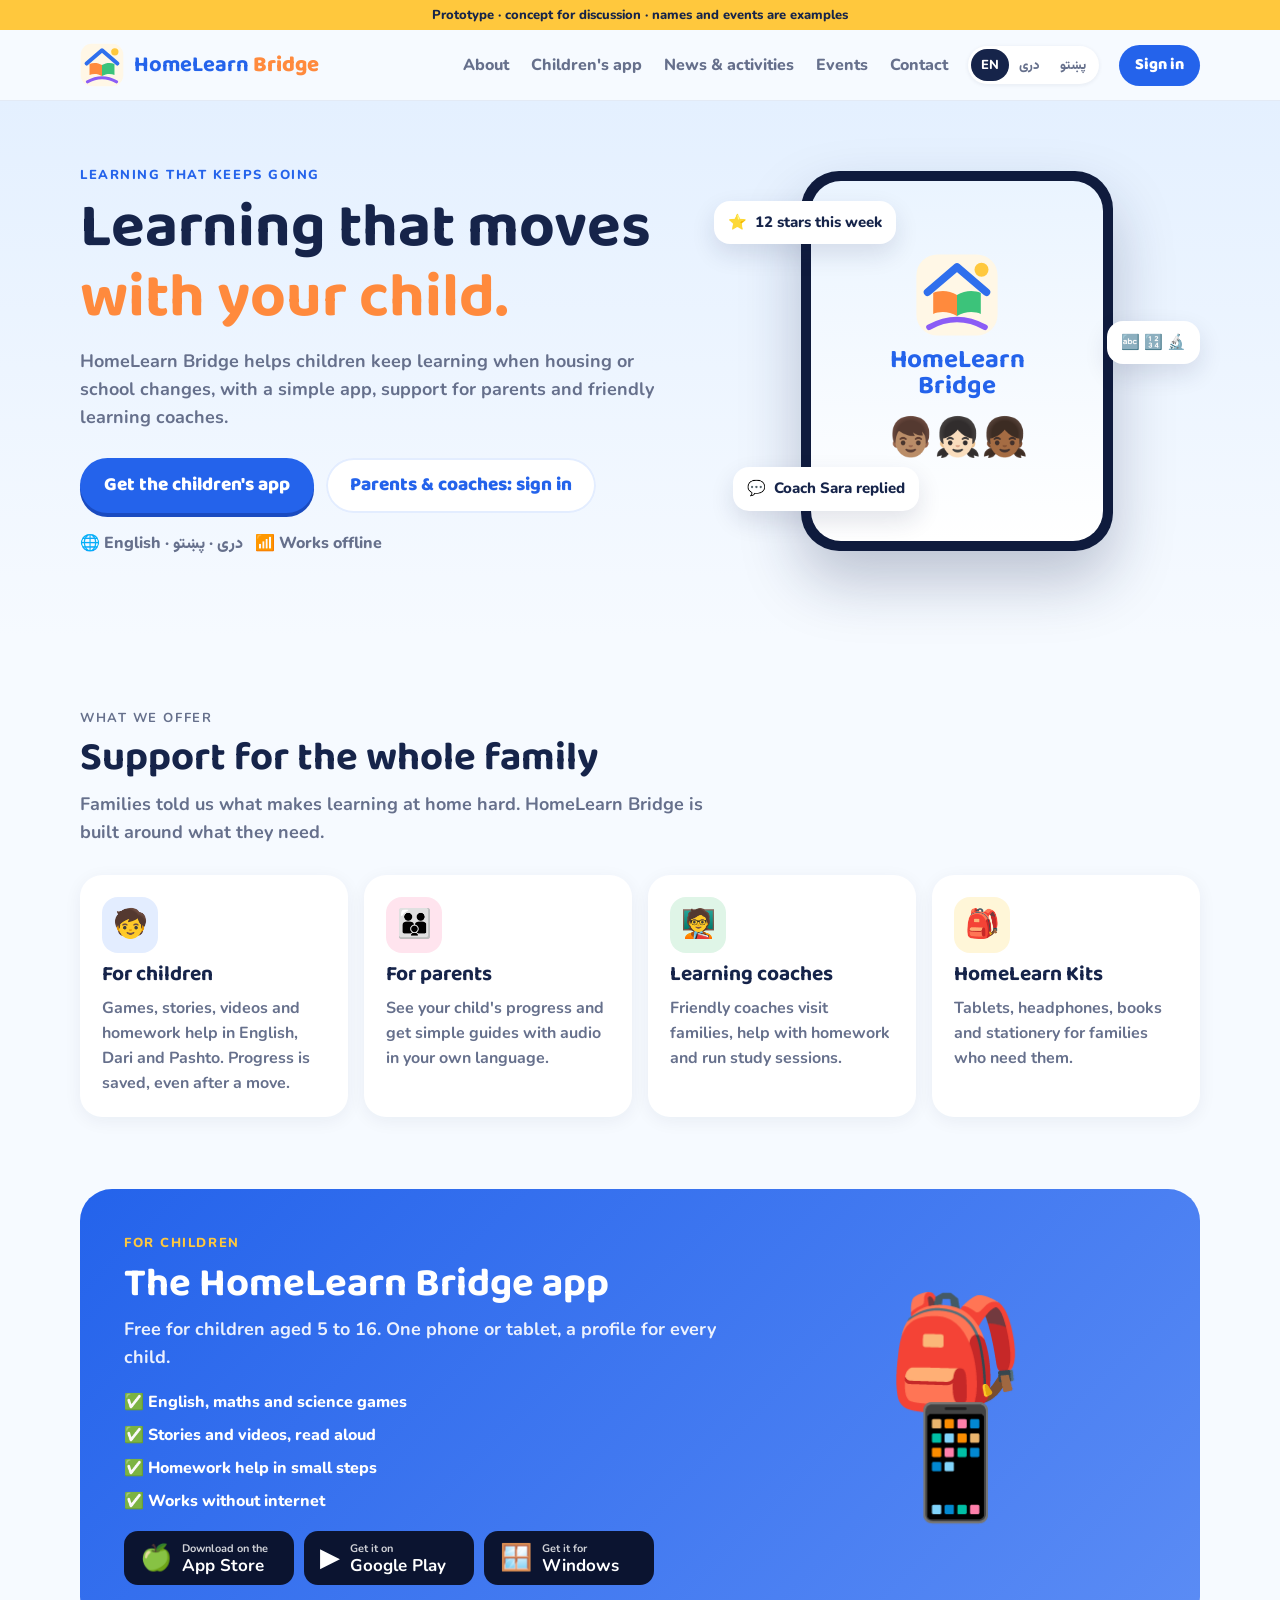
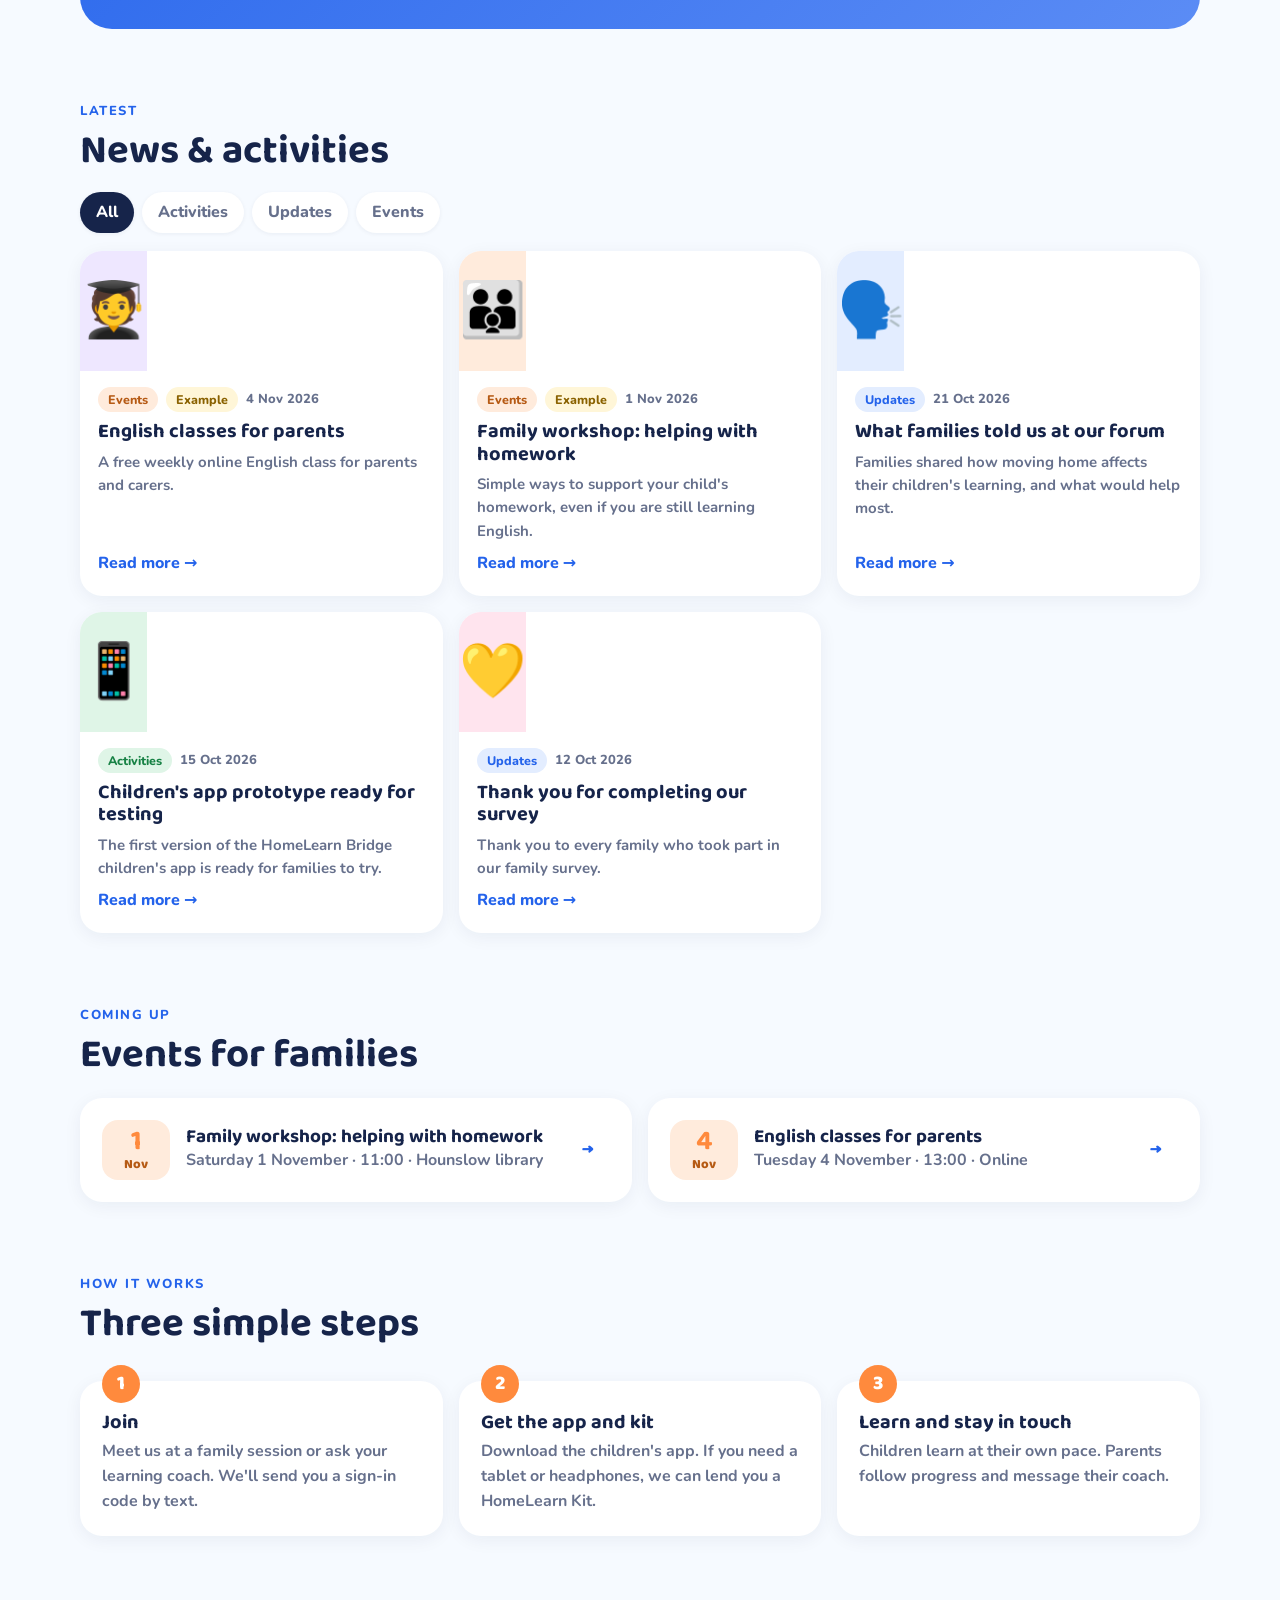
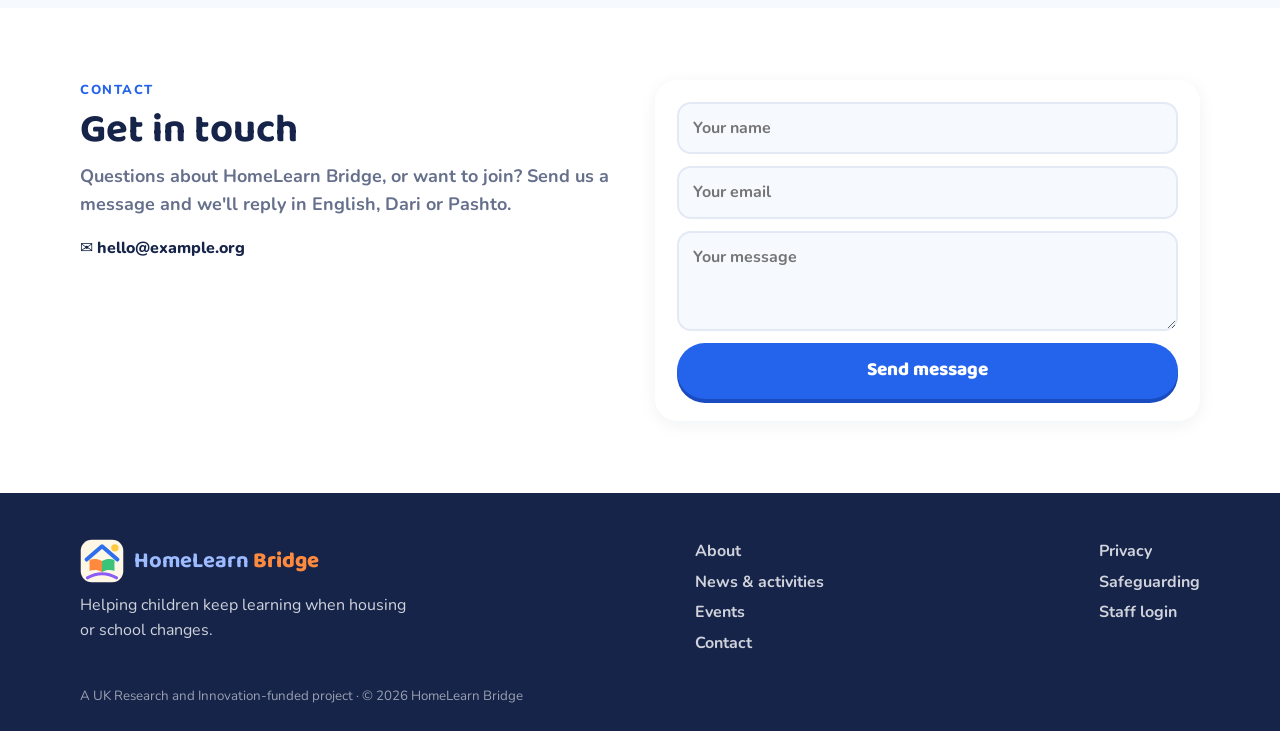
==== prototype/index.html @ abb0373b "Add website and admin dashboard prototypes - prototype/: the HomeLearn Bridge website (English, Dari" ====
<!doctype html>
<html lang="en">
<head>
<meta charset="utf-8">
<meta name="viewport" content="width=device-width, initial-scale=1, viewport-fit=cover">
<meta name="theme-color" content="#E4F0FF">
<title>HomeLearn Bridge — Website Prototype</title>
<meta name="description" content="Prototype of the HomeLearn Bridge website: news and activities, the children's app, and sign-in for parents and learning coaches.">
<link rel="preconnect" href="https://fonts.googleapis.com">
<link rel="preconnect" href="https://fonts.gstatic.com" crossorigin>
<link href="https://fonts.googleapis.com/css2?family=Baloo+2:wght@600;700;800&family=Nunito:wght@600;700;800&family=Vazirmatn:wght@500;600;700;800&display=swap" rel="stylesheet">
<style>
:root{
  --blue:#2463EB;--blue-d:#1A4BC0;--blue-l:#E3EDFF;--green:#22A95B;--green-l:#DFF5E7;--orange:#FF8A3D;--orange-l:#FFEBDC;
  --yellow:#FFC83D;--yellow-l:#FFF6D8;--purple:#7C4DEB;--purple-l:#EEE7FF;--pink:#F0508A;--pink-l:#FFE4EE;--teal:#14A3B8;--teal-l:#DDF5F8;
  --ink:#16244A;--muted:#66708C;--line:#E3EAF5;--bg1:#E4F0FF;--bg2:#F6FAFF;
  --font:"Nunito","Vazirmatn",system-ui,-apple-system,"Segoe UI",sans-serif;--display:"Baloo 2","Vazirmatn",system-ui,sans-serif;
}
[dir=rtl]{--font:"Vazirmatn","Nunito",system-ui,sans-serif;--display:"Vazirmatn","Baloo 2",system-ui,sans-serif}
*{box-sizing:border-box;margin:0;padding:0}
[hidden]{display:none!important}
html{scroll-behavior:smooth}
body{font-family:var(--font);color:var(--ink);background:var(--bg2);line-height:1.55}
button,input{font:inherit;color:inherit;border:none;background:none}
button{cursor:pointer}
a{color:inherit}
h1,h2,h3{font-family:var(--display);line-height:1.12}
.wrap{width:min(1120px,100% - 32px);margin-inline:auto}
section{padding:72px 0}
.kicker{font-weight:800;font-size:13px;letter-spacing:.12em;text-transform:uppercase;color:var(--blue);margin-bottom:8px}
.title{font-size:clamp(28px,4vw,40px);margin-bottom:10px}
.lead{color:var(--muted);font-weight:700;font-size:18px;max-width:60ch}
.btn{display:inline-flex;align-items:center;justify-content:center;gap:8px;padding:13px 24px;border-radius:99px;font-family:var(--display);font-size:19px;font-weight:800;color:#fff;background:var(--blue);box-shadow:0 4px 0 var(--blue-d);text-decoration:none}
.btn:active{transform:translateY(2px);box-shadow:0 2px 0 var(--blue-d)}
.btn.ghost{background:#fff;color:var(--blue);box-shadow:inset 0 0 0 2px var(--blue-l)}
.btn.sm{padding:8px 16px;font-size:16px;box-shadow:none}
.card{background:#fff;border-radius:22px;box-shadow:0 4px 18px rgba(22,36,74,.06);padding:22px}
.ic{width:56px;height:56px;border-radius:16px;display:grid;place-items:center;font-size:28px;flex-shrink:0}
.pill{display:inline-block;padding:3px 10px;border-radius:99px;font-size:12.5px;font-weight:800}
.muted{color:var(--muted)}

/* header */
header{position:sticky;top:0;z-index:20;background:rgba(246,250,255,.92);backdrop-filter:blur(10px);border-bottom:1px solid var(--line)}
.nav{display:flex;align-items:center;gap:20px;height:70px}
.brand{display:flex;align-items:center;gap:10px;text-decoration:none;font-family:var(--display);font-weight:800;font-size:22px;line-height:1}
.brand svg{width:44px;height:44px}
.brand b{color:var(--blue)}.brand i{font-style:normal;color:var(--orange)}
.links{display:flex;gap:22px;margin-inline-start:auto}
.links a{text-decoration:none;font-weight:800;color:var(--muted)}
.links a:hover{color:var(--blue)}
.langs{display:flex;background:#fff;border-radius:99px;padding:3px;box-shadow:0 1px 4px rgba(22,36,74,.08)}
.langs button{padding:6px 10px;border-radius:99px;font-weight:800;font-size:13px;color:var(--muted)}
.langs button.on{background:var(--ink);color:#fff}
.menu{display:none;font-size:24px;width:42px;height:42px}
.proto{background:var(--yellow);color:var(--ink);text-align:center;font-weight:800;font-size:13px;padding:5px 12px}

/* hero */
.hero{background:linear-gradient(180deg,var(--bg1),var(--bg2));padding:64px 0 80px}
.hero .wrap{display:grid;grid-template-columns:1.1fr .9fr;gap:40px;align-items:center}
.hero h1{font-size:clamp(36px,6vw,62px);margin-bottom:16px}
.hero h1 span+span{color:var(--orange);display:block}
.cta{display:flex;gap:12px;flex-wrap:wrap;margin-top:26px}
.langnote{margin-top:18px;font-weight:800;color:var(--muted)}
.show{position:relative;height:380px}
.show .phone{position:absolute;inset:0 18% 0 18%;background:#0F1B3D;border-radius:38px;padding:10px;box-shadow:0 30px 60px rgba(22,36,74,.25)}
.show .scr{height:100%;border-radius:30px;background:linear-gradient(180deg,#EAF4FF,#fff);display:flex;flex-direction:column;align-items:center;justify-content:center;gap:10px;text-align:center;padding:16px}
.show .scr svg{width:84px;height:84px}
.show .scr b{font-family:var(--display);font-size:26px;color:var(--blue);line-height:1}
.show .kids{font-size:38px}
.float{position:absolute;background:#fff;border-radius:16px;padding:10px 14px;font-weight:800;box-shadow:0 10px 24px rgba(22,36,74,.12);display:flex;align-items:center;gap:8px;font-size:15px}
.f1{top:30px;left:0}.f2{top:150px;right:0}.f3{bottom:40px;left:4%}
[dir=rtl] .f1{left:auto;right:0}[dir=rtl] .f2{right:auto;left:0}[dir=rtl] .f3{left:auto;right:4%}

/* offer */
.grid{display:grid;gap:16px}
.g4{grid-template-columns:repeat(4,1fr)}.g3{grid-template-columns:repeat(3,1fr)}.g2{grid-template-columns:repeat(2,1fr)}
.offer .card{display:flex;flex-direction:column;gap:10px}
.offer h3{font-size:21px}
.offer p{color:var(--muted);font-weight:700}

/* app */
.app{background:linear-gradient(135deg,var(--blue),#5B8CF5);color:#fff;border-radius:32px;padding:44px;display:grid;grid-template-columns:1.2fr .8fr;gap:30px;align-items:center}
.app .kicker{color:var(--yellow)}
.app .lead{color:rgba(255,255,255,.9)}
.app ul{list-style:none;margin:18px 0;display:grid;gap:8px;font-weight:800}
.stores{display:flex;gap:10px;flex-wrap:wrap;margin-top:8px}
.store{display:flex;align-items:center;gap:10px;background:#0B1430;color:#fff;border-radius:14px;padding:9px 16px;text-align:start;min-width:170px}
.store .g{font-size:26px;line-height:1}
.store small{display:block;font-size:11px;opacity:.8;font-weight:700}
.store b{display:block;font-size:17px;line-height:1.1}
.app .art{font-size:110px;text-align:center;line-height:1}

/* posts */
.chips{display:flex;gap:8px;flex-wrap:wrap;margin:18px 0}
.chips button{padding:8px 16px;border-radius:99px;background:#fff;font-weight:800;color:var(--muted);box-shadow:0 1px 4px rgba(22,36,74,.06)}
.chips button.on{background:var(--ink);color:#fff}
.post{display:flex;flex-direction:column;text-align:start;padding:0;overflow:hidden;transition:transform .15s}
.post:hover{transform:translateY(-3px)}
.post .cover{height:120px;display:grid;place-items:center;font-size:54px}
.post .in{padding:16px 18px 20px;display:flex;flex-direction:column;gap:8px;flex:1}
.post h3{font-size:20px}
.post p{color:var(--muted);font-weight:700;font-size:15px;flex:1}
.post .meta{display:flex;gap:8px;align-items:center;flex-wrap:wrap;font-size:13px;font-weight:800;color:var(--muted)}
.c-blue{background:var(--blue-l)}.c-green{background:var(--green-l)}.c-orange{background:var(--orange-l)}.c-purple{background:var(--purple-l)}.c-pink{background:var(--pink-l)}.c-teal{background:var(--teal-l)}.c-yellow{background:var(--yellow-l)}
.t-activity{background:var(--green-l);color:#178245}.t-update{background:var(--blue-l);color:var(--blue)}.t-event{background:var(--orange-l);color:#B65A14}
.ex{background:var(--yellow-l);color:#8A6200}
.event{display:flex;gap:16px;align-items:center}
.event .date{width:68px;text-align:center;background:var(--orange-l);border-radius:16px;padding:8px 0;font-family:var(--display);font-weight:800;line-height:1;flex-shrink:0}
.event .date b{display:block;font-size:28px;color:var(--orange)}
.event .date small{font-size:13px;color:#B65A14}
.event .tx{flex:1}
.event h3{font-size:19px}

/* steps */
.steps{counter-reset:s}
.steps .card{position:relative;padding-top:30px}
.steps .n{position:absolute;top:-16px;inset-inline-start:22px;width:38px;height:38px;border-radius:50%;background:var(--orange);color:#fff;font-family:var(--display);font-weight:800;font-size:20px;display:grid;place-items:center}
.steps h3{font-size:20px;margin-bottom:6px}
.steps p{color:var(--muted);font-weight:700}

/* contact + footer */
.contact .wrap{display:grid;grid-template-columns:1fr 1fr;gap:30px;align-items:start}
.form{display:grid;gap:12px}
.form input,.form textarea{width:100%;background:var(--bg2);border:2px solid var(--line);border-radius:14px;padding:12px 14px;font-weight:700}
.form textarea{min-height:100px;font:inherit;font-weight:700}
footer{background:var(--ink);color:rgba(255,255,255,.8);padding:40px 0 24px}
footer .wrap{display:flex;justify-content:space-between;gap:20px;flex-wrap:wrap}
footer a{text-decoration:none;font-weight:700;display:block;margin:6px 0}
footer a:hover{color:#fff}
footer .brand{color:#fff}
footer small{display:block;margin-top:24px;opacity:.7}

/* modals */
.modal{position:fixed;inset:0;background:rgba(22,36,74,.5);display:none;align-items:center;justify-content:center;padding:16px;z-index:50}
.modal.on{display:flex}
.box{background:#fff;border-radius:26px;padding:26px;width:min(460px,100%);max-height:92vh;overflow-y:auto;position:relative;animation:pop .2s}
.box.wide{width:min(640px,100%)}
@keyframes pop{from{opacity:0;transform:scale(.97)}}
.x{position:absolute;top:14px;inset-inline-end:14px;width:38px;height:38px;border-radius:50%;background:var(--bg1);font-size:16px}
.tabs{display:flex;background:var(--bg1);border-radius:99px;padding:4px;margin:16px 0}
.tabs button{flex:1;padding:10px;border-radius:99px;font-weight:800;color:var(--muted)}
.tabs button.on{background:#fff;color:var(--blue);box-shadow:0 1px 4px rgba(22,36,74,.1)}
.field{width:100%;background:var(--bg2);border:2px solid var(--line);border-radius:14px;padding:13px 16px;font-weight:800;font-size:17px;margin:6px 0 12px}
.lbl{font-weight:800;font-size:14px}
.code{display:flex;gap:10px;justify-content:center;margin:12px 0 16px;direction:ltr}
.code span{width:54px;height:62px;border-radius:14px;background:var(--bg1);display:grid;place-items:center;font-family:"Baloo 2";font-size:30px;font-weight:800}
.small{font-size:13.5px;font-weight:700}
.linkbtn{color:var(--blue);font-weight:800}
.toast{position:fixed;left:50%;bottom:24px;transform:translateX(-50%) translateY(20px);background:var(--ink);color:#fff;padding:12px 20px;border-radius:99px;font-weight:800;opacity:0;transition:.25s;pointer-events:none;z-index:60;max-width:90vw;text-align:center}
.toast.show{opacity:1;transform:translateX(-50%)}

@media (max-width:960px){
  .g4{grid-template-columns:repeat(2,1fr)}
  .hero .wrap,.app,.contact .wrap{grid-template-columns:1fr}
  .show{height:320px}
  .app{padding:30px 22px}
  .app .art{display:none}
}
@media (max-width:760px){
  .links{display:none;position:absolute;top:70px;left:0;right:0;flex-direction:column;gap:0;background:#fff;padding:8px 16px 16px;border-bottom:1px solid var(--line)}
  .links.open{display:flex}
  .links a{padding:12px 0;border-bottom:1px solid var(--line)}
  .menu{display:grid;place-items:center}
  .nav{gap:10px}
  .nav .signin{padding:8px 14px;font-size:15px}
  .brand span.w{display:none}
  .g3,.g2{grid-template-columns:1fr}
  section{padding:52px 0}
}
@media (max-width:480px){.g4{grid-template-columns:1fr}.langs button{padding:6px 8px}}
@media (prefers-reduced-motion:reduce){*{animation:none!important;transition:none!important}html{scroll-behavior:auto}}
</style>
</head>
<body>

<div class="proto" data-t="proto"></div>
<header>
  <div class="wrap nav">
    <a class="brand" href="#top"><svg viewBox="0 0 120 120" class="logo"></svg><span class="w"><b>HomeLearn</b> <i>Bridge</i></span></a>
    <nav class="links" id="links">
      <a href="#about" data-t="nAbout"></a><a href="#app" data-t="nApp"></a><a href="#news" data-t="nNews"></a><a href="#events" data-t="nEvents"></a><a href="#contact" data-t="nContact"></a>
    </nav>
    <div class="langs" role="group" aria-label="Language"><button data-lang="en" class="on">EN</button><button data-lang="fa">دری</button><button data-lang="ps">پښتو</button></div>
    <button class="btn sm signin" data-open="signin" data-t="signIn"></button>
    <button class="menu" id="menu" aria-label="Menu">☰</button>
  </div>
</header>

<main id="top">
  <!-- HERO -->
  <div class="hero"><div class="wrap">
    <div>
      <p class="kicker" data-t="heroKicker"></p>
      <h1><span data-t="heroA"></span> <span data-t="heroB"></span></h1>
      <p class="lead" data-t="heroLead"></p>
      <div class="cta"><a class="btn" href="#app" data-t="getApp"></a><button class="btn ghost" data-open="signin" data-t="signInBtn"></button></div>
      <p class="langnote">🌐 English · دری · پښتو &nbsp; 📶 <span data-t="offline"></span></p>
    </div>
    <div class="show" aria-hidden="true">
      <div class="phone"><div class="scr"><svg viewBox="0 0 120 120" class="logo"></svg><b>HomeLearn<br>Bridge</b><div class="kids">👦🏽👧🏻👧🏾</div></div></div>
      <div class="float f1">⭐ <span data-t="fl1"></span></div>
      <div class="float f2">🔤 🔢 🔬</div>
      <div class="float f3">💬 <span data-t="fl3"></span></div>
    </div>
  </div></div>

  <!-- ABOUT / OFFER -->
  <section class="offer" id="about"><div class="wrap">
    <p class="kicker" data-t="aboutKicker"></p>
    <h2 class="title" data-t="aboutTitle"></h2>
    <p class="lead" data-t="aboutLead"></p>
    <div class="grid g4" style="margin-top:28px" id="offer"></div>
  </div></section>

  <!-- APP -->
  <section id="app" style="padding-top:0"><div class="wrap"><div class="app">
    <div>
      <p class="kicker" data-t="appKicker"></p>
      <h2 class="title" data-t="appTitle"></h2>
      <p class="lead" data-t="appLead"></p>
      <ul id="appList"></ul>
      <div class="stores">
        <button class="store" data-store="App Store"><span class="g">🍏</span><span><small data-t="dlOn"></small><b>App Store</b></span></button>
        <button class="store" data-store="Google Play"><span class="g">▶️</span><span><small data-t="getOn"></small><b>Google Play</b></span></button>
        <button class="store" data-store="Windows"><span class="g">🪟</span><span><small data-t="getFor"></small><b>Windows</b></span></button>
      </div>
    </div>
    <div class="art">🎒<br>📱</div>
  </div></div></section>

  <!-- NEWS -->
  <section id="news" style="padding-top:0"><div class="wrap">
    <p class="kicker" data-t="newsKicker"></p>
    <h2 class="title" data-t="newsTitle"></h2>
    <div class="chips" id="chips">
      <button data-cat="all" class="on" data-t="all"></button><button data-cat="activity" data-t="activities"></button><button data-cat="update" data-t="updates"></button><button data-cat="event" data-t="eventsC"></button>
    </div>
    <div class="grid g3" id="posts"></div>
  </div></section>

  <!-- EVENTS -->
  <section id="events" style="padding-top:0"><div class="wrap">
    <p class="kicker" data-t="evKicker"></p>
    <h2 class="title" data-t="evTitle"></h2>
    <div class="grid g2" id="eventList" style="margin-top:20px"></div>
  </div></section>

  <!-- HOW IT WORKS -->
  <section style="padding-top:0"><div class="wrap">
    <p class="kicker" data-t="howKicker"></p>
    <h2 class="title" data-t="howTitle"></h2>
    <div class="grid g3 steps" style="margin-top:34px" id="steps"></div>
  </div></section>

  <!-- CONTACT -->
  <section class="contact" id="contact" style="background:#fff"><div class="wrap">
    <div>
      <p class="kicker" data-t="cKicker"></p>
      <h2 class="title" data-t="cTitle"></h2>
      <p class="lead" data-t="cLead"></p>
      <p style="margin-top:18px;font-weight:800">✉️ hello@example.org</p>
    </div>
    <form class="card form" id="cform">
      <input required data-ph="cName"><input required type="email" data-ph="cEmail"><textarea required data-ph="cMsg"></textarea>
      <button class="btn" type="submit" data-t="cSend"></button>
    </form>
  </div></section>
</main>

<footer><div class="wrap">
  <div><a class="brand" href="#top"><svg viewBox="0 0 120 120" class="logo"></svg><span><b style="color:#9DBBFF">HomeLearn</b> <i>Bridge</i></span></a><p style="max-width:34ch;margin-top:10px" data-t="fAbout"></p></div>
  <div><a href="#about" data-t="nAbout"></a><a href="#news" data-t="nNews"></a><a href="#events" data-t="nEvents"></a><a href="#contact" data-t="nContact"></a></div>
  <div><a href="#" data-toast="privacy" data-t="privacy"></a><a href="#" data-toast="privacy" data-t="safeguarding"></a><a href="admin/" data-t="staff"></a></div>
</div><div class="wrap"><small data-t="funded"></small></div></footer>

<!-- SIGN IN -->
<div class="modal" id="m-signin"><div class="box">
  <button class="x" data-close aria-label="Close">✕</button>
  <h2 style="font-size:28px" data-t="signIn"></h2>
  <div class="tabs"><button data-role="parent" class="on">👪 <span data-t="parent"></span></button><button data-role="coach">🧑‍🏫 <span data-t="coach"></span></button></div>
  <div id="r-parent">
    <div id="pStep1"><label class="lbl" data-t="phone"></label><input class="field" value="07700 900123" inputmode="tel" style="direction:ltr">
      <button class="btn" style="width:100%" id="sendCode" data-t="sendCode"></button>
      <p class="small muted" style="margin-top:12px">🔒 <span data-t="noPass"></span></p></div>
    <div id="pStep2" hidden><p class="lbl" style="text-align:center" data-t="typeCode"></p><div class="code"><span>4</span><span>8</span><span>2</span><span>6</span></div>
      <button class="btn" style="width:100%" id="pGo" data-t="signIn"></button>
      <p style="text-align:center;margin-top:12px"><button class="linkbtn small" data-toast="code" data-t="resend"></button></p></div>
  </div>
  <div id="r-coach" hidden>
    <label class="lbl" data-t="email"></label><input class="field" value="sara@homelearnbridge.example" style="direction:ltr">
    <label class="lbl" data-t="password"></label><input class="field" type="password" value="prototype" style="direction:ltr">
    <button class="btn" style="width:100%" id="cGo" data-t="signIn"></button>
    <p style="margin-top:12px"><button class="linkbtn small" data-toast="reset" data-t="forgot"></button></p>
  </div>
  <p class="small muted" style="margin-top:16px;text-align:center" data-t="noAccount"></p>
</div></div>

<!-- POST -->
<div class="modal" id="m-post"><div class="box wide" id="postBox"></div></div>
<div class="toast" id="toast"></div>

<script src="shared/posts.js"></script>
<script>
const $=s=>document.querySelector(s),$$=s=>[...document.querySelectorAll(s)];
const LOGO=`<rect x="2" y="2" width="116" height="116" rx="30" fill="#FFF7E6"/><circle cx="95" cy="24" r="10" fill="#FFC83D"/><path d="M18 56 L60 20 L102 56" fill="none" stroke="#2F6FED" stroke-width="11" stroke-linecap="round" stroke-linejoin="round"/><path d="M60 60 C49 53 35 53 26 57 L26 87 C35 83 49 83 60 90 Z" fill="#FF8A3D"/><path d="M60 60 C71 53 85 53 94 57 L94 87 C85 83 71 83 60 90 Z" fill="#3CC37A"/><path d="M20 106 Q60 84 100 106" fill="none" stroke="#8B5CF6" stroke-width="8" stroke-linecap="round"/>`;
$$('svg.logo').forEach(s=>s.innerHTML=LOGO);

// Website text. Dari and Pashto are first drafts: check with a native speaker.
// News posts are written in the admin dashboard (in English in this prototype).
const T={
en:{proto:"Prototype · concept for discussion · names and events are examples",nAbout:"About",nApp:"Children's app",nNews:"News & activities",nEvents:"Events",nContact:"Contact",signIn:"Sign in",signInBtn:"Parents & coaches: sign in",
 heroKicker:"Learning that keeps going",heroA:"Learning that moves",heroB:"with your child.",heroLead:"HomeLearn Bridge helps children keep learning when housing or school changes, with a simple app, support for parents and friendly learning coaches.",
 getApp:"Get the children's app",offline:"Works offline",fl1:"12 stars this week",fl3:"Coach Sara replied",
 aboutKicker:"What we offer",aboutTitle:"Support for the whole family",aboutLead:"Families told us what makes learning at home hard. HomeLearn Bridge is built around what they need.",
 offer:[["🧒","c-blue","For children","Games, stories, videos and homework help in English, Dari and Pashto. Progress is saved, even after a move."],["👪","c-pink","For parents","See your child's progress and get simple guides with audio in your own language."],["🧑‍🏫","c-green","Learning coaches","Friendly coaches visit families, help with homework and run study sessions."],["🎒","c-yellow","HomeLearn Kits","Tablets, headphones, books and stationery for families who need them."]],
 appKicker:"For children",appTitle:"The HomeLearn Bridge app",appLead:"Free for children aged 5 to 16. One phone or tablet, a profile for every child.",
 appList:["✅ English, maths and science games","✅ Stories and videos, read aloud","✅ Homework help in small steps","✅ Works without internet"],
 dlOn:"Download on the",getOn:"Get it on",getFor:"Get it for",storeToast:"In the real app this opens {s}. For now it opens the app prototype.",
 newsKicker:"Latest",newsTitle:"News & activities",all:"All",activities:"Activities",updates:"Updates",eventsC:"Events",readMore:"Read more",example:"Example",noPosts:"No posts here yet.",
 evKicker:"Coming up",evTitle:"Events for families",
 howKicker:"How it works",howTitle:"Three simple steps",
 steps:[["Join","Meet us at a family session or ask your learning coach. We'll send you a sign-in code by text."],["Get the app and kit","Download the children's app. If you need a tablet or headphones, we can lend you a HomeLearn Kit."],["Learn and stay in touch","Children learn at their own pace. Parents follow progress and message their coach."]],
 cKicker:"Contact",cTitle:"Get in touch",cLead:"Questions about HomeLearn Bridge, or want to join? Send us a message and we'll reply in English, Dari or Pashto.",
 cName:"Your name",cEmail:"Your email",cMsg:"Your message",cSend:"Send message",cSent:"✅ Thank you! We'll reply soon.",
 fAbout:"Helping children keep learning when housing or school changes.",privacy:"Privacy",safeguarding:"Safeguarding",staff:"Staff login",
 funded:"A UK Research and Innovation-funded project · © 2026 HomeLearn Bridge",privacyToast:"The privacy and safeguarding policies would open here.",
 parent:"Parent",coach:"Learning coach",phone:"Your phone number",sendCode:"Send me a code",noPass:"No password to remember. We text you a new code each time.",typeCode:"Type the 4-number code we sent you",resend:"Send a new code",
 email:"Email",password:"Password",forgot:"Forgot your password?",noAccount:"New family? Your learning coach will set up your account.",codeToast:"📲 A new code was sent by text.",resetToast:"📧 We sent a password reset link to your email."},
fa:{proto:"نمونهٔ اولیه · برای گفتگو · نام‌ها و برنامه‌ها مثال هستند",nAbout:"دربارهٔ ما",nApp:"اپ کودکان",nNews:"خبرها و فعالیت‌ها",nEvents:"برنامه‌ها",nContact:"تماس",signIn:"ورود",signInBtn:"والدین و مربیان: ورود",
 heroKicker:"یادگیری که ادامه دارد",heroA:"یادگیری که همراه",heroB:"فرزندتان می‌رود.",heroLead:"HomeLearn Bridge کمک می‌کند کودکان وقتی خانه یا مکتب عوض می‌شود، یادگیری را ادامه دهند؛ با یک اپ ساده، کمک برای والدین و مربیان مهربان.",
 getApp:"اپ کودکان را بگیرید",offline:"بدون انترنت کار می‌کند",fl1:"۱۲ ستاره این هفته",fl3:"مربی سارا جواب داد",
 aboutKicker:"آنچه پیشنهاد می‌کنیم",aboutTitle:"کمک برای تمام خانواده",aboutLead:"خانواده‌ها به ما گفتند چه چیزی یادگیری در خانه را سخت می‌کند. HomeLearn Bridge بر اساس نیازهای آن‌ها ساخته شده است.",
 offer:[["🧒","c-blue","برای کودکان","بازی، قصه، ویدیو و کمک در کارخانگی به انگلیسی، دری و پشتو. پیشرفت حتی بعد از کوچ هم ذخیره می‌ماند."],["👪","c-pink","برای والدین","پیشرفت فرزندتان را ببینید و رهنماهای ساده با صدا به زبان خودتان بگیرید."],["🧑‍🏫","c-green","مربیان یادگیری","مربیان مهربان به خانواده‌ها سر می‌زنند، در کارخانگی کمک می‌کنند و جلسات درسی دارند."],["🎒","c-yellow","بسته‌های HomeLearn","تبلت، هدفون، کتاب و قرطاسیه برای خانواده‌هایی که نیاز دارند."]],
 appKicker:"برای کودکان",appTitle:"اپ HomeLearn Bridge",appLead:"رایگان برای کودکان ۵ تا ۱۶ ساله. یک تلفن یا تبلت، یک پروفایل برای هر کودک.",
 appList:["✅ بازی‌های انگلیسی، ریاضی و ساینس","✅ قصه‌ها و ویدیوها با صدا","✅ کمک در کارخانگی، قدم به قدم","✅ بدون انترنت کار می‌کند"],
 dlOn:"دانلود از",getOn:"دریافت از",getFor:"دریافت برای",storeToast:"در اپ واقعی، {s} باز می‌شود. فعلاً نمونهٔ اپ باز می‌شود.",
 newsKicker:"تازه‌ترین",newsTitle:"خبرها و فعالیت‌ها",all:"همه",activities:"فعالیت‌ها",updates:"خبرها",eventsC:"برنامه‌ها",readMore:"بیشتر بخوانید",example:"مثال",noPosts:"هنوز چیزی نیست.",
 evKicker:"به زودی",evTitle:"برنامه‌ها برای خانواده‌ها",
 howKicker:"چگونه کار می‌کند",howTitle:"سه قدم ساده",
 steps:[["عضو شوید","در یک جلسهٔ خانوادگی با ما آشنا شوید یا از مربی بپرسید. کد ورود را با پیامک می‌فرستیم."],["اپ و بسته را بگیرید","اپ کودکان را دانلود کنید. اگر تبلت یا هدفون لازم دارید، بستهٔ HomeLearn را قرض می‌دهیم."],["یاد بگیرید و در تماس بمانید","کودکان به سرعت خودشان یاد می‌گیرند. والدین پیشرفت را می‌بینند و به مربی پیام می‌دهند."]],
 cKicker:"تماس",cTitle:"با ما در تماس شوید",cLead:"سوالی دربارهٔ HomeLearn Bridge دارید یا می‌خواهید عضو شوید؟ پیام بفرستید؛ به انگلیسی، دری یا پشتو جواب می‌دهیم.",
 cName:"نام شما",cEmail:"ایمیل شما",cMsg:"پیام شما",cSend:"فرستادن پیام",cSent:"✅ تشکر! زود جواب می‌دهیم.",
 fAbout:"کمک به کودکان تا وقتی خانه یا مکتب عوض می‌شود، یادگیری را ادامه دهند.",privacy:"حریم خصوصی",safeguarding:"حفاظت از کودکان",staff:"ورود کارمندان",
 funded:"پروژه‌ای با حمایت UK Research and Innovation · © ۲۰۲۶ HomeLearn Bridge",privacyToast:"اینجا پالیسی حریم خصوصی و حفاظت باز می‌شود.",
 parent:"والد",coach:"مربی یادگیری",phone:"شمارهٔ تلفن شما",sendCode:"برایم کد بفرستید",noPass:"لازم نیست رمز به یاد داشته باشید. هر بار کد تازه با پیامک می‌فرستیم.",typeCode:"کد ۴ رقمی را بنویسید",resend:"کد تازه بفرست",
 email:"ایمیل",password:"رمز",forgot:"رمز را فراموش کرده‌اید؟",noAccount:"خانوادهٔ تازه هستید؟ مربی یادگیری حساب شما را می‌سازد.",codeToast:"📲 کد تازه با پیامک فرستاده شد.",resetToast:"📧 لینک تغییر رمز به ایمیل شما فرستاده شد."},
ps:{proto:"لومړنی نمونه · د بحث لپاره · نومونه او پروګرامونه بېلګې دي",nAbout:"زموږ په اړه",nApp:"د ماشومانو اپ",nNews:"خبرونه او فعالیتونه",nEvents:"پروګرامونه",nContact:"اړیکه",signIn:"ننوتل",signInBtn:"مور او پلار او روزونکي: ننوتل",
 heroKicker:"زده کړه چې دوام لري",heroA:"زده کړه چې ستاسو",heroB:"له ماشوم سره ځي.",heroLead:"HomeLearn Bridge له ماشومانو سره مرسته کوي چې کله کور یا ښوونځی بدلېږي، زده کړه ته دوام ورکړي؛ له یوه ساده اپ، د مور او پلار مرستې او مهربانو روزونکو سره.",
 getApp:"د ماشومانو اپ واخلئ",offline:"پرته له انټرنېټه کار کوي",fl1:"دا اونۍ ۱۲ ستوري",fl3:"روزونکې سارا ځواب ورکړ",
 aboutKicker:"څه وړاندې کوو",aboutTitle:"د ټولې کورنۍ لپاره مرسته",aboutLead:"کورنیو موږ ته وویل چې په کور کې زده کړه څه شی ستونزمنه کوي. HomeLearn Bridge د هغوی د اړتیاوو پر بنسټ جوړ شوی.",
 offer:[["🧒","c-blue","د ماشومانو لپاره","لوبې، کیسې، ویډیوګانې او د کورني کار مرسته په انګلیسي، دري او پښتو. پرمختګ له کډې وروسته هم خوندي پاتې کېږي."],["👪","c-pink","د مور او پلار لپاره","د خپل ماشوم پرمختګ وګورئ او په خپله ژبه له غږ سره ساده لارښوونې ترلاسه کړئ."],["🧑‍🏫","c-green","د زده کړې روزونکي","مهربان روزونکي کورنیو ته ورځي، په کورني کار کې مرسته کوي او د زده کړې ناستې جوړوي."],["🎒","c-yellow","د HomeLearn کڅوړې","ټابلیټ، هېډفون، کتابونه او قرطاسیه د هغو کورنیو لپاره چې اړتیا لري."]],
 appKicker:"د ماشومانو لپاره",appTitle:"د HomeLearn Bridge اپ",appLead:"له ۵ تر ۱۶ کلونو ماشومانو لپاره وړیا. یو تلیفون یا ټابلیټ، د هر ماشوم لپاره یو پروفایل.",
 appList:["✅ د انګلیسي، ریاضي او ساینس لوبې","✅ کیسې او ویډیوګانې له غږ سره","✅ د کورني کار مرسته ګام په ګام","✅ پرته له انټرنېټه کار کوي"],
 dlOn:"ښکته یې کړئ له",getOn:"ترلاسه یې کړئ له",getFor:"ترلاسه یې کړئ د",storeToast:"په اصلي اپ کې به {s} پرانیستل شي. اوس د اپ نمونه پرانیستل کېږي.",
 newsKicker:"وروستي",newsTitle:"خبرونه او فعالیتونه",all:"ټول",activities:"فعالیتونه",updates:"خبرونه",eventsC:"پروګرامونه",readMore:"نور ولولئ",example:"بېلګه",noPosts:"لا تر اوسه څه نشته.",
 evKicker:"ډېر ژر",evTitle:"د کورنیو لپاره پروګرامونه",
 howKicker:"څنګه کار کوي",howTitle:"درې ساده ګامونه",
 steps:[["ګډون وکړئ","په یوه کورنۍ ناسته کې له موږ سره ووینئ یا له روزونکي وپوښتئ. د ننوتلو کوډ به په پیغام کې درولېږو."],["اپ او کڅوړه واخلئ","د ماشومانو اپ ښکته کړئ. که ټابلیټ یا هېډفون ته اړتیا لرئ، د HomeLearn کڅوړه درکولی شو."],["زده کړه وکړئ او په اړیکه کې اوسئ","ماشومان په خپل سرعت زده کړه کوي. مور او پلار پرمختګ ګوري او روزونکي ته پیغام لېږي."]],
 cKicker:"اړیکه",cTitle:"له موږ سره اړیکه ونیسئ",cLead:"د HomeLearn Bridge په اړه پوښتنه لرئ یا غواړئ ګډون وکړئ؟ پیغام راولېږئ؛ په انګلیسي، دري یا پښتو کې ځواب درکوو.",
 cName:"ستاسو نوم",cEmail:"ستاسو بریښنالیک",cMsg:"ستاسو پیغام",cSend:"پیغام ولېږئ",cSent:"✅ مننه! ژر به ځواب درکړو.",
 fAbout:"له ماشومانو سره مرسته چې کله کور یا ښوونځی بدلېږي، زده کړې ته دوام ورکړي.",privacy:"محرمیت",safeguarding:"د ماشومانو ساتنه",staff:"د کارکوونکو ننوتل",
 funded:"د UK Research and Innovation په ملاتړ یوه پروژه · © ۲۰۲۶ HomeLearn Bridge",privacyToast:"دلته به د محرمیت او ساتنې پالیسي پرانیستل شي.",
 parent:"مور/پلار",coach:"روزونکی",phone:"ستاسو د تلیفون شمېره",sendCode:"ما ته کوډ راولېږئ",noPass:"پټنوم په یاد ساتلو ته اړتیا نشته. هر ځل نوی کوډ درلېږو.",typeCode:"۴ عددي کوډ ولیکئ",resend:"نوی کوډ راولېږه",
 email:"بریښنالیک",password:"پټنوم",forgot:"پټنوم مو هېر شوی؟",noAccount:"نوې کورنۍ یاست؟ روزونکی به ستاسو حساب جوړ کړي.",codeToast:"📲 نوی کوډ په پیغام کې ولېږل شو.",resetToast:"📧 د پټنوم د بدلولو لینک مو بریښنالیک ته ولېږل شو."}
};
let lang='en';
try{lang=localStorage.getItem('hlb-lang')||'en'}catch(e){}
const t=k=>T[lang][k]??T.en[k];
let posts=HLB_POSTS.load(),cat='all';
const MONTHS={en:["Jan","Feb","Mar","Apr","May","Jun","Jul","Aug","Sep","Oct","Nov","Dec"]};
const fmt=d=>{const x=new Date(d+'T12:00:00');return `${x.getDate()} ${MONTHS.en[x.getMonth()]} ${x.getFullYear()}`};
const catLabel=c=>({activity:t('activities'),update:t('updates'),event:t('eventsC')}[c]);

function render(){
  document.documentElement.lang=lang;document.documentElement.dir=lang==='en'?'ltr':'rtl';
  $$('[data-t]').forEach(e=>{const v=t(e.dataset.t);if(typeof v==='string')e.textContent=v});
  $$('[data-ph]').forEach(e=>e.placeholder=t(e.dataset.ph));
  $$('[data-lang]').forEach(b=>b.classList.toggle('on',b.dataset.lang===lang));
  $('#offer').innerHTML=t('offer').map(([ic,c,h,p])=>`<div class="card"><span class="ic ${c}">${ic}</span><h3>${h}</h3><p>${p}</p></div>`).join('');
  $('#appList').innerHTML=t('appList').map(x=>`<li>${x}</li>`).join('');
  $('#steps').innerHTML=t('steps').map(([h,p],i)=>`<div class="card"><span class="n">${i+1}</span><h3>${h}</h3><p>${p}</p></div>`).join('');
  renderPosts();
}
function renderPosts(){
  const pub=posts.filter(p=>p.status==='published').sort((a,b)=>b.date.localeCompare(a.date));
  const list=pub.filter(p=>cat==='all'||p.cat===cat);
  $('#posts').innerHTML=list.map(p=>`<button class="card post" data-post="${p.id}" dir="ltr"><div class="cover c-${p.color}">${p.icon}</div><div class="in">
    <div class="meta"><span class="pill t-${p.cat}">${catLabel(p.cat)}</span>${p.example?`<span class="pill ex">${t('example')}</span>`:''}<span>${fmt(p.date)}</span></div>
    <h3>${esc(p.title)}</h3><p>${esc(p.summary)}</p><span style="color:var(--blue);font-weight:800">${t('readMore')} →</span></div></button>`).join('')||`<p class="muted" style="font-weight:800">${t('noPosts')}</p>`;
  const ev=pub.filter(p=>p.cat==='event').sort((a,b)=>a.date.localeCompare(b.date));
  $('#eventList').innerHTML=ev.map(p=>{const d=new Date(p.date+'T12:00:00');return `<button class="card event" data-post="${p.id}" dir="ltr" style="text-align:start"><div class="date"><b>${d.getDate()}</b><small>${MONTHS.en[d.getMonth()]}</small></div><div class="tx"><h3>${esc(p.title)}</h3><p class="muted" style="font-weight:700">${esc(p.when||fmt(p.date))}</p></div><span class="btn sm ghost">→</span></button>`}).join('')||`<p class="muted" style="font-weight:800">${t('noPosts')}</p>`;
}
const esc=s=>String(s??'').replace(/[&<>"]/g,c=>({'&':'&amp;','<':'&lt;','>':'&gt;','"':'&quot;'}[c]));
function openPost(id){
  const p=posts.find(x=>x.id===id);if(!p)return;
  $('#postBox').innerHTML=`<button class="x" data-close aria-label="Close">✕</button><div dir="ltr"><div class="ic c-${p.color}" style="width:72px;height:72px;font-size:38px;margin-bottom:12px">${p.icon}</div>
    <div class="meta" style="display:flex;gap:8px;flex-wrap:wrap;font-weight:800;font-size:13px;color:var(--muted);margin-bottom:8px"><span class="pill t-${p.cat}">${catLabel(p.cat)}</span>${p.example?`<span class="pill ex">${t('example')}</span>`:''}<span>${fmt(p.date)}</span></div>
    <h2 style="font-size:28px;margin-bottom:8px">${esc(p.title)}</h2>${p.when?`<p style="font-weight:800;color:var(--orange);margin-bottom:8px">📅 ${esc(p.when)}</p>`:''}
    <p style="font-weight:700;color:var(--muted);font-size:17px">${esc(p.body)}</p></div>`;
  $('#m-post').classList.add('on');
}
let tt;function toast(m){const e=$('#toast');e.textContent=m;e.classList.add('show');clearTimeout(tt);tt=setTimeout(()=>e.classList.remove('show'),2800)}
function close(){$$('.modal').forEach(m=>m.classList.remove('on'))}

document.addEventListener('click',e=>{
  if(e.target.classList.contains('modal')){close();return}
  const el=e.target.closest('button,a');if(!el)return;const d=el.dataset;
  if(d.lang){lang=d.lang;try{localStorage.setItem('hlb-lang',lang)}catch(e){}render();return}
  if(d.open){$('#m-'+d.open).classList.add('on');return}
  if(d.close!==undefined){close();return}
  if(d.role){$$('[data-role]').forEach(b=>b.classList.toggle('on',b===el));$('#r-parent').hidden=d.role!=='parent';$('#r-coach').hidden=d.role!=='coach';return}
  if(d.cat){cat=d.cat;$$('#chips button').forEach(b=>b.classList.toggle('on',b===el));renderPosts();return}
  if(d.post){openPost(d.post);return}
  if(d.store){window.open('children/','_blank','noopener');toast(t('storeToast').replace('{s}',d.store));return}
  if(d.toast){e.preventDefault();toast({privacy:t('privacyToast'),code:t('codeToast'),reset:t('resetToast')}[d.toast]);return}
  if(el.id==='menu'){$('#links').classList.toggle('open');return}
  if(el.closest('#links'))$('#links').classList.remove('open');
});
$('#sendCode').onclick=()=>{$('#pStep1').hidden=true;$('#pStep2').hidden=false};
$('#pGo').onclick=()=>location.href='platform/#parent';
$('#cGo').onclick=()=>location.href='platform/#coach';
$('#cform').addEventListener('submit',e=>{e.preventDefault();toast(t('cSent'));e.target.reset()});
addEventListener('keydown',e=>{if(e.key==='Escape')close()});
addEventListener('storage',e=>{if(e.key==='hlb-posts-v1'){posts=HLB_POSTS.load();renderPosts()}});
render();
</script>
</body>
</html>
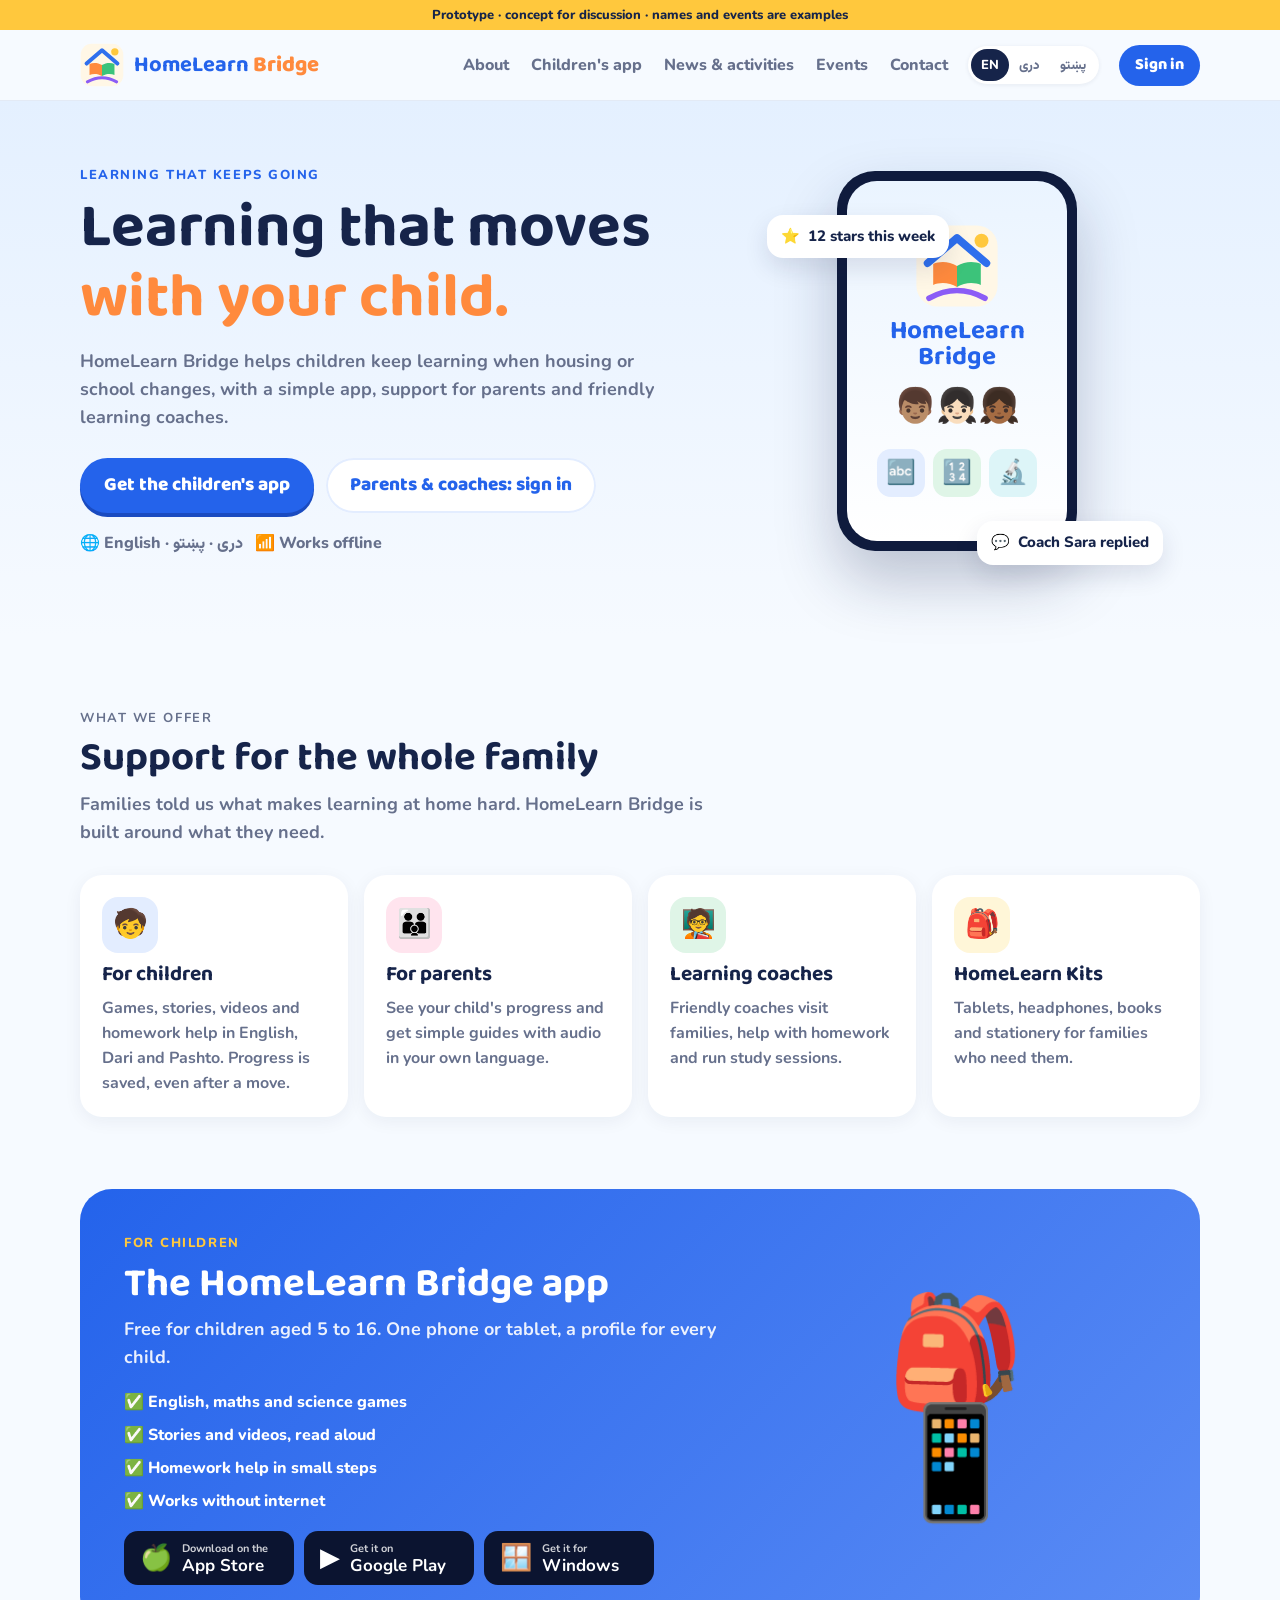
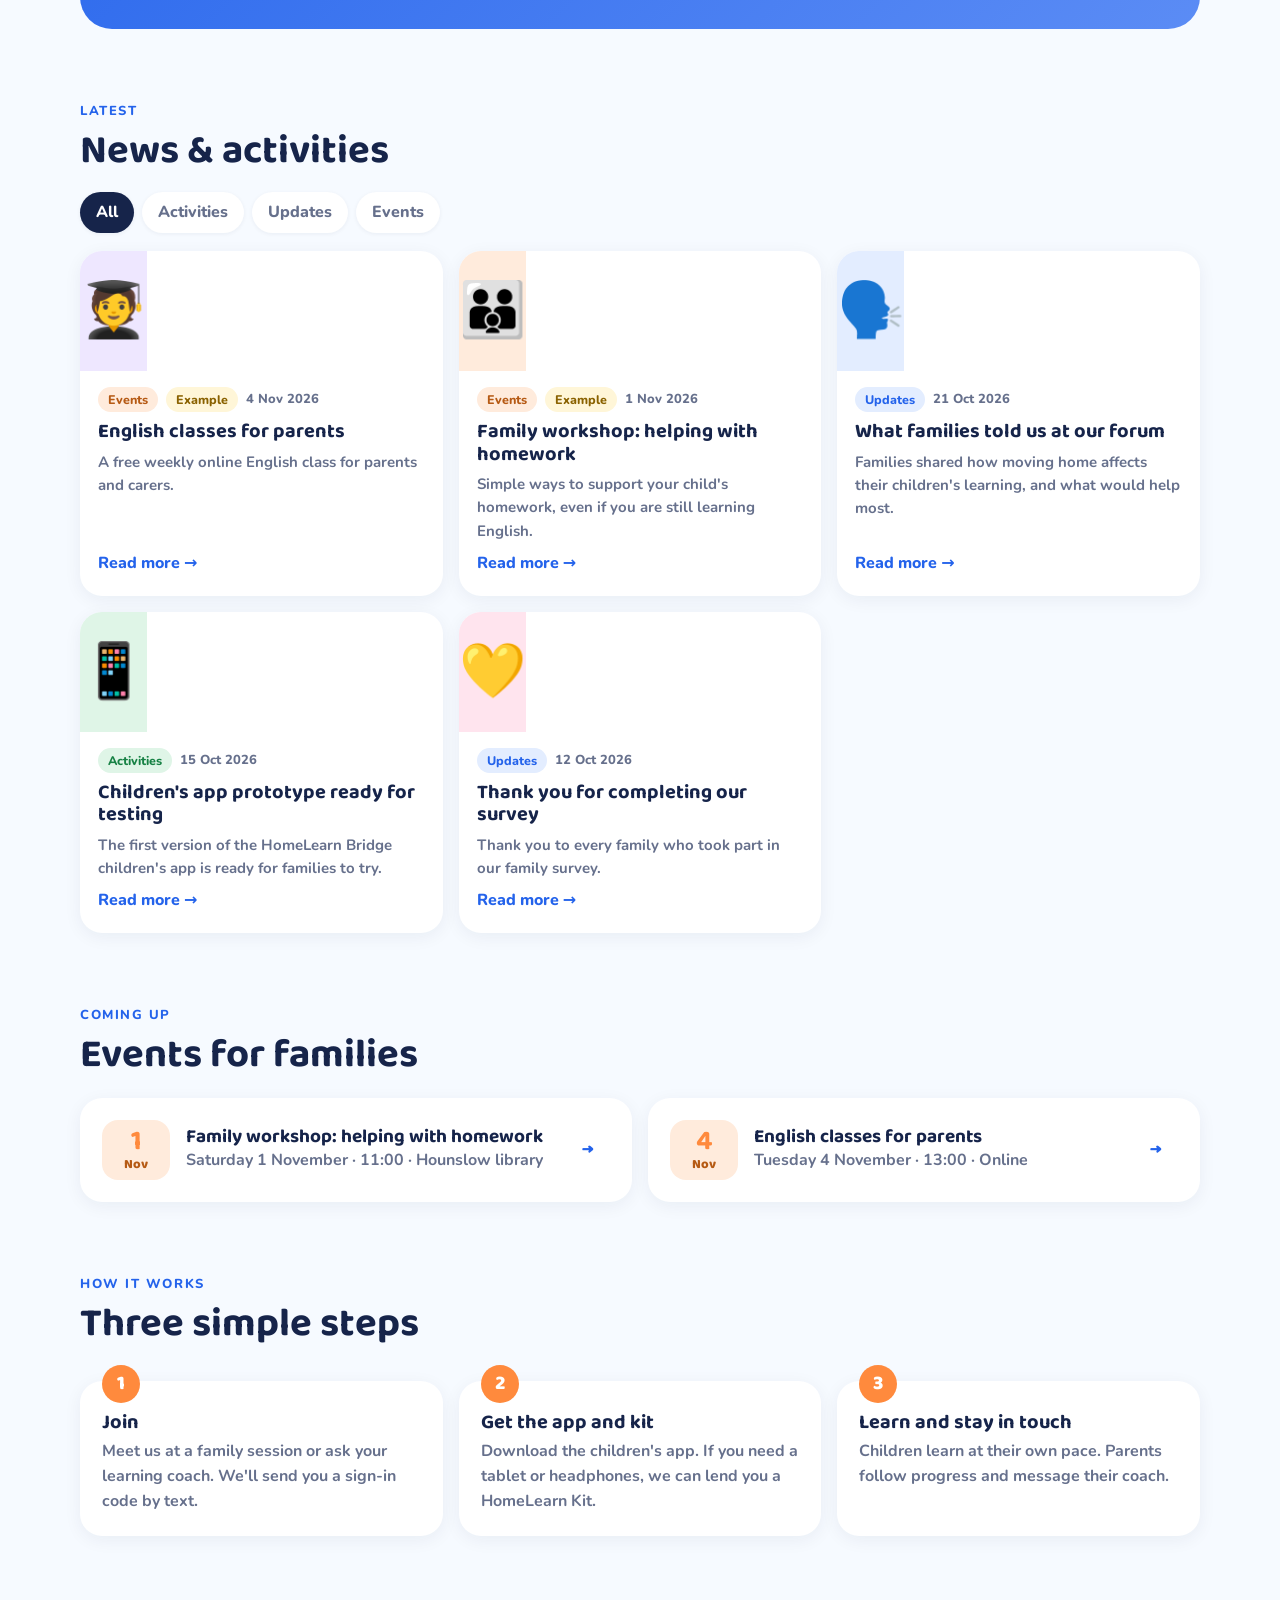
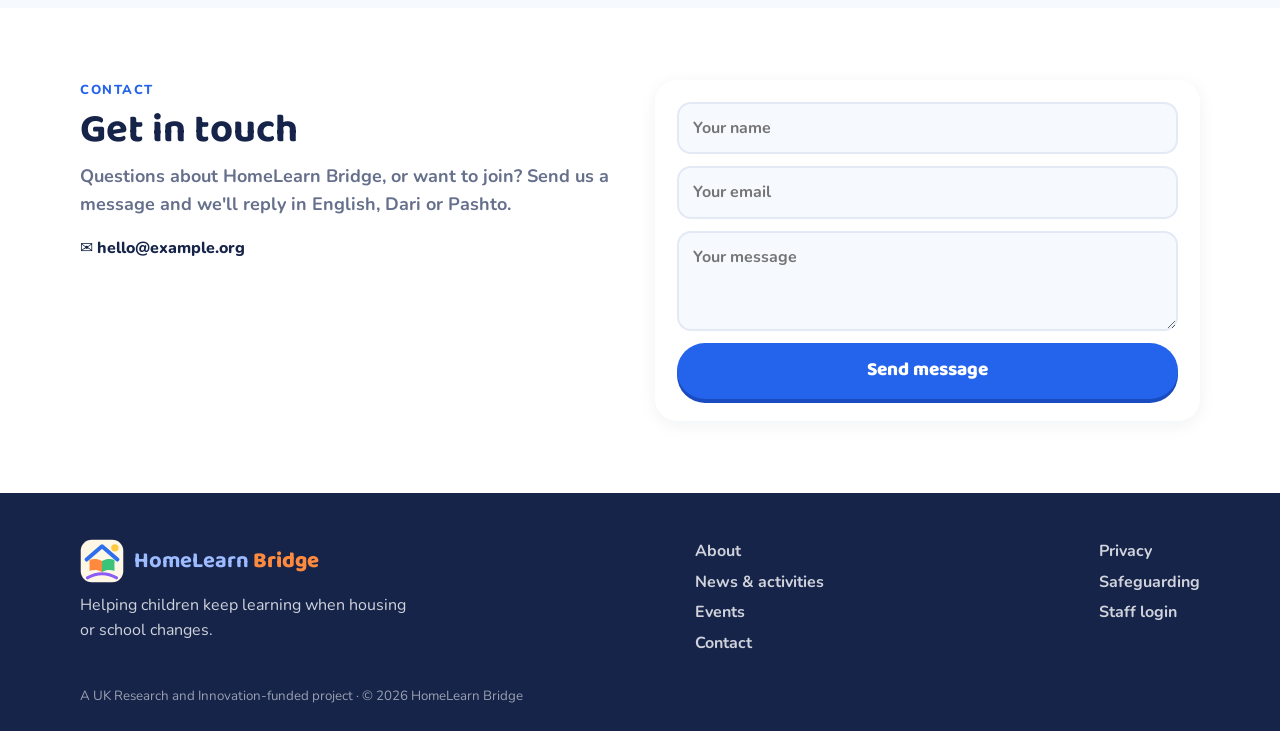
==== commit 31871762: "Website hero: centre the phone and tidy the floating cards The subject icons now sit inside the phon" ====
--- a/prototype/index.html
+++ b/prototype/index.html
@@ -62,14 +62,16 @@
 .cta{display:flex;gap:12px;flex-wrap:wrap;margin-top:26px}
 .langnote{margin-top:18px;font-weight:800;color:var(--muted)}
 .show{position:relative;height:380px}
-.show .phone{position:absolute;inset:0 18% 0 18%;background:#0F1B3D;border-radius:38px;padding:10px;box-shadow:0 30px 60px rgba(22,36,74,.25)}
+.show .phone{position:absolute;top:0;bottom:0;left:50%;width:240px;transform:translateX(-50%);background:#0F1B3D;border-radius:38px;padding:10px;box-shadow:0 30px 60px rgba(22,36,74,.25)}
 .show .scr{height:100%;border-radius:30px;background:linear-gradient(180deg,#EAF4FF,#fff);display:flex;flex-direction:column;align-items:center;justify-content:center;gap:10px;text-align:center;padding:16px}
 .show .scr svg{width:84px;height:84px}
 .show .scr b{font-family:var(--display);font-size:26px;color:var(--blue);line-height:1}
-.show .kids{font-size:38px}
+.show .kids{font-size:34px}
+.show .tiles{display:flex;gap:8px;margin-top:6px}
+.show .tiles span{width:48px;height:48px;border-radius:14px;display:grid;place-items:center;font-size:24px}
 .float{position:absolute;background:#fff;border-radius:16px;padding:10px 14px;font-weight:800;box-shadow:0 10px 24px rgba(22,36,74,.12);display:flex;align-items:center;gap:8px;font-size:15px}
-.f1{top:30px;left:0}.f2{top:150px;right:0}.f3{bottom:40px;left:4%}
-[dir=rtl] .f1{left:auto;right:0}[dir=rtl] .f2{right:auto;left:0}[dir=rtl] .f3{left:auto;right:4%}
+.f1{top:44px;left:max(4px,calc(50% - 190px))}.f3{bottom:-14px;left:calc(50% + 20px)}
+
 
 /* offer */
 .grid{display:grid;gap:16px}
@@ -197,9 +199,8 @@
       <p class="langnote">🌐 English · دری · پښتو &nbsp; 📶 <span data-t="offline"></span></p>
     </div>
     <div class="show" aria-hidden="true">
-      <div class="phone"><div class="scr"><svg viewBox="0 0 120 120" class="logo"></svg><b>HomeLearn<br>Bridge</b><div class="kids">👦🏽👧🏻👧🏾</div></div></div>
+      <div class="phone"><div class="scr"><svg viewBox="0 0 120 120" class="logo"></svg><b>HomeLearn<br>Bridge</b><div class="kids">👦🏽👧🏻👧🏾</div><div class="tiles"><span class="c-blue">🔤</span><span class="c-green">🔢</span><span class="c-teal">🔬</span></div></div></div>
       <div class="float f1">⭐ <span data-t="fl1"></span></div>
-      <div class="float f2">🔤 🔢 🔬</div>
       <div class="float f3">💬 <span data-t="fl3"></span></div>
     </div>
   </div></div>
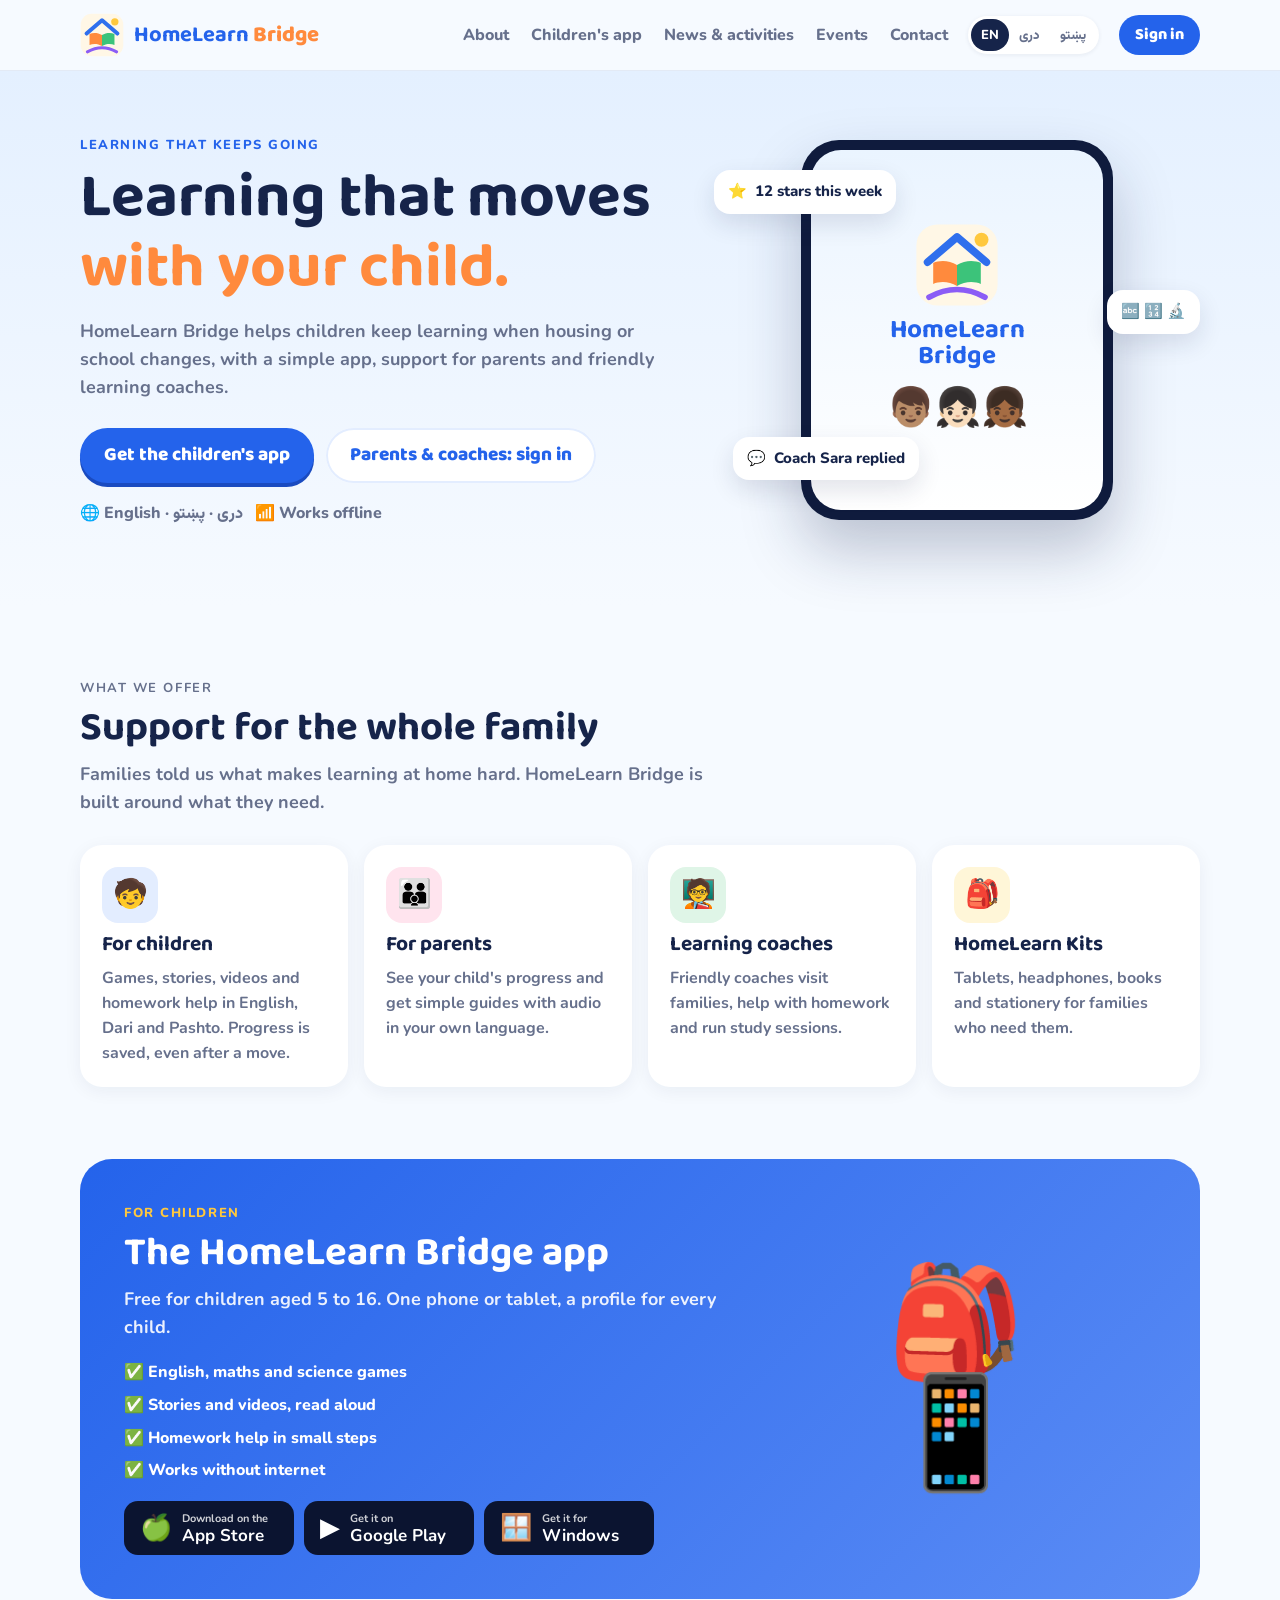
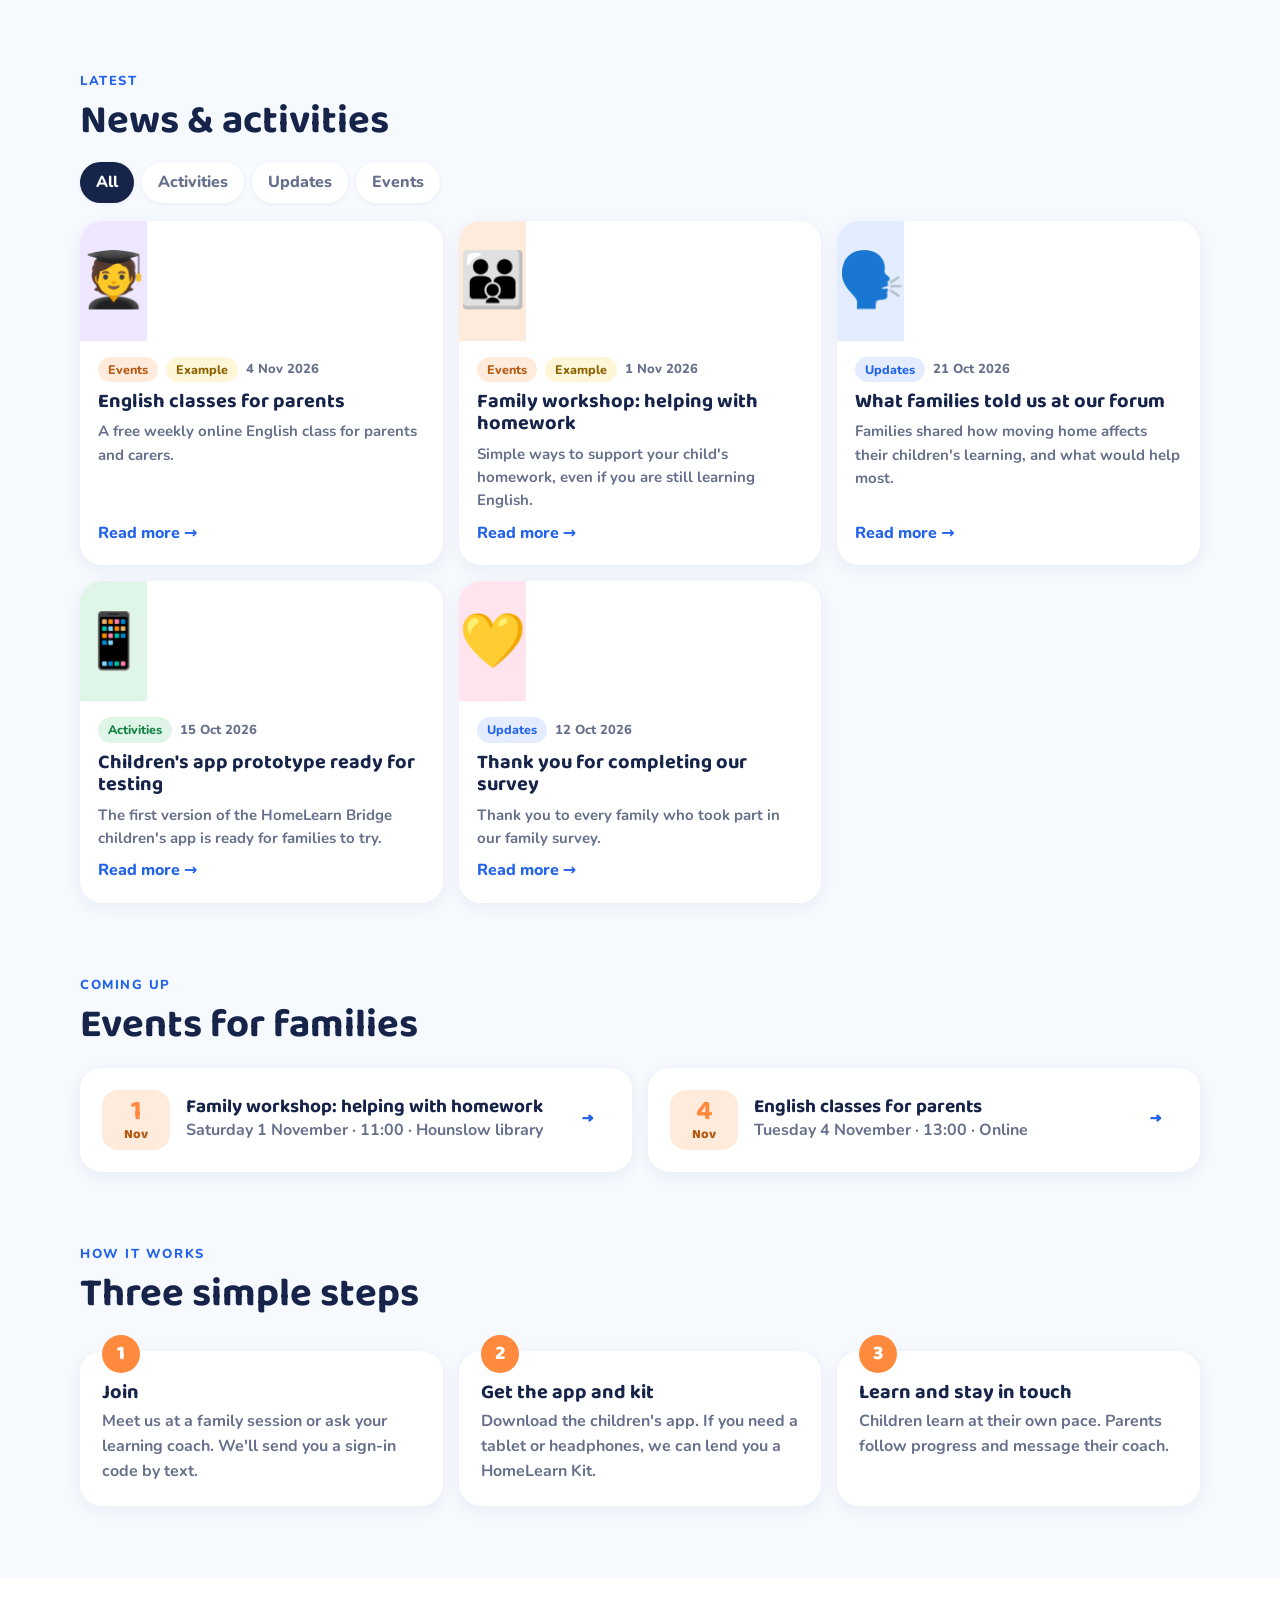
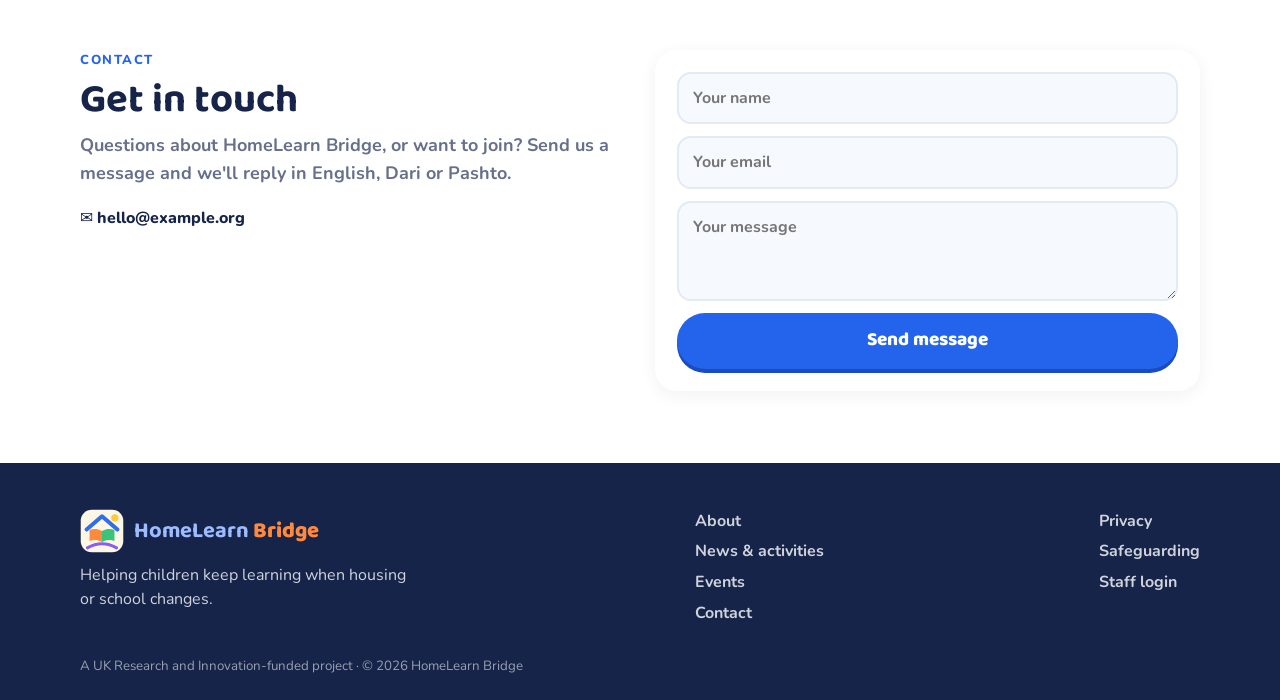
==== commit 649069b7: "Website: restore original hero layout, remove prototype banner Reverts the hero tidy-up (3187176) at" ====
--- a/prototype/index.html
+++ b/prototype/index.html
@@ -52,7 +52,6 @@
 .langs button{padding:6px 10px;border-radius:99px;font-weight:800;font-size:13px;color:var(--muted)}
 .langs button.on{background:var(--ink);color:#fff}
 .menu{display:none;font-size:24px;width:42px;height:42px}
-.proto{background:var(--yellow);color:var(--ink);text-align:center;font-weight:800;font-size:13px;padding:5px 12px}
 
 /* hero */
 .hero{background:linear-gradient(180deg,var(--bg1),var(--bg2));padding:64px 0 80px}
@@ -62,16 +61,14 @@
 .cta{display:flex;gap:12px;flex-wrap:wrap;margin-top:26px}
 .langnote{margin-top:18px;font-weight:800;color:var(--muted)}
 .show{position:relative;height:380px}
-.show .phone{position:absolute;top:0;bottom:0;left:50%;width:240px;transform:translateX(-50%);background:#0F1B3D;border-radius:38px;padding:10px;box-shadow:0 30px 60px rgba(22,36,74,.25)}
+.show .phone{position:absolute;inset:0 18% 0 18%;background:#0F1B3D;border-radius:38px;padding:10px;box-shadow:0 30px 60px rgba(22,36,74,.25)}
 .show .scr{height:100%;border-radius:30px;background:linear-gradient(180deg,#EAF4FF,#fff);display:flex;flex-direction:column;align-items:center;justify-content:center;gap:10px;text-align:center;padding:16px}
 .show .scr svg{width:84px;height:84px}
 .show .scr b{font-family:var(--display);font-size:26px;color:var(--blue);line-height:1}
-.show .kids{font-size:34px}
-.show .tiles{display:flex;gap:8px;margin-top:6px}
-.show .tiles span{width:48px;height:48px;border-radius:14px;display:grid;place-items:center;font-size:24px}
+.show .kids{font-size:38px}
 .float{position:absolute;background:#fff;border-radius:16px;padding:10px 14px;font-weight:800;box-shadow:0 10px 24px rgba(22,36,74,.12);display:flex;align-items:center;gap:8px;font-size:15px}
-.f1{top:44px;left:max(4px,calc(50% - 190px))}.f3{bottom:-14px;left:calc(50% + 20px)}
-
+.f1{top:30px;left:0}.f2{top:150px;right:0}.f3{bottom:40px;left:4%}
+[dir=rtl] .f1{left:auto;right:0}[dir=rtl] .f2{right:auto;left:0}[dir=rtl] .f3{left:auto;right:4%}
 
 /* offer */
 .grid{display:grid;gap:16px}
@@ -175,7 +172,6 @@
 </head>
 <body>
 
-<div class="proto" data-t="proto"></div>
 <header>
   <div class="wrap nav">
     <a class="brand" href="#top"><svg viewBox="0 0 120 120" class="logo"></svg><span class="w"><b>HomeLearn</b> <i>Bridge</i></span></a>
@@ -199,8 +195,9 @@
       <p class="langnote">🌐 English · دری · پښتو &nbsp; 📶 <span data-t="offline"></span></p>
     </div>
     <div class="show" aria-hidden="true">
-      <div class="phone"><div class="scr"><svg viewBox="0 0 120 120" class="logo"></svg><b>HomeLearn<br>Bridge</b><div class="kids">👦🏽👧🏻👧🏾</div><div class="tiles"><span class="c-blue">🔤</span><span class="c-green">🔢</span><span class="c-teal">🔬</span></div></div></div>
+      <div class="phone"><div class="scr"><svg viewBox="0 0 120 120" class="logo"></svg><b>HomeLearn<br>Bridge</b><div class="kids">👦🏽👧🏻👧🏾</div></div></div>
       <div class="float f1">⭐ <span data-t="fl1"></span></div>
+      <div class="float f2">🔤 🔢 🔬</div>
       <div class="float f3">💬 <span data-t="fl3"></span></div>
     </div>
   </div></div>
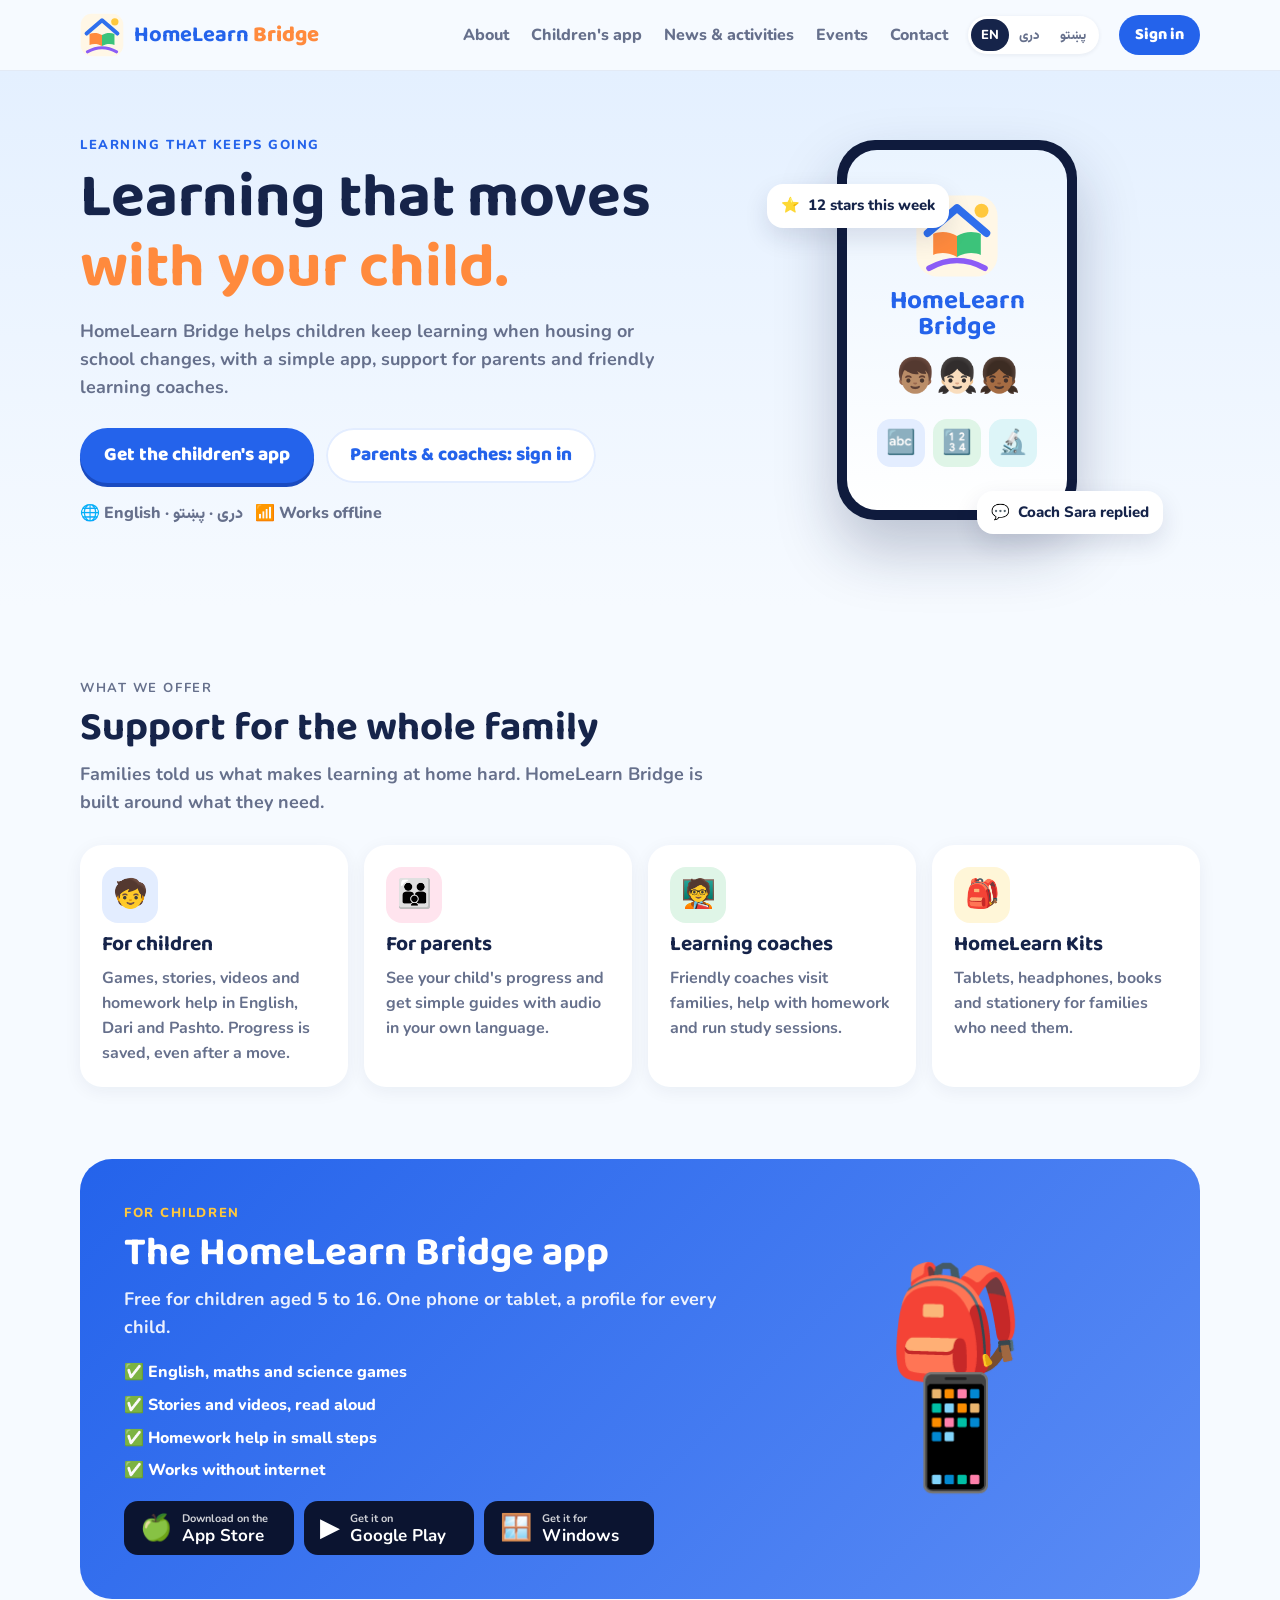
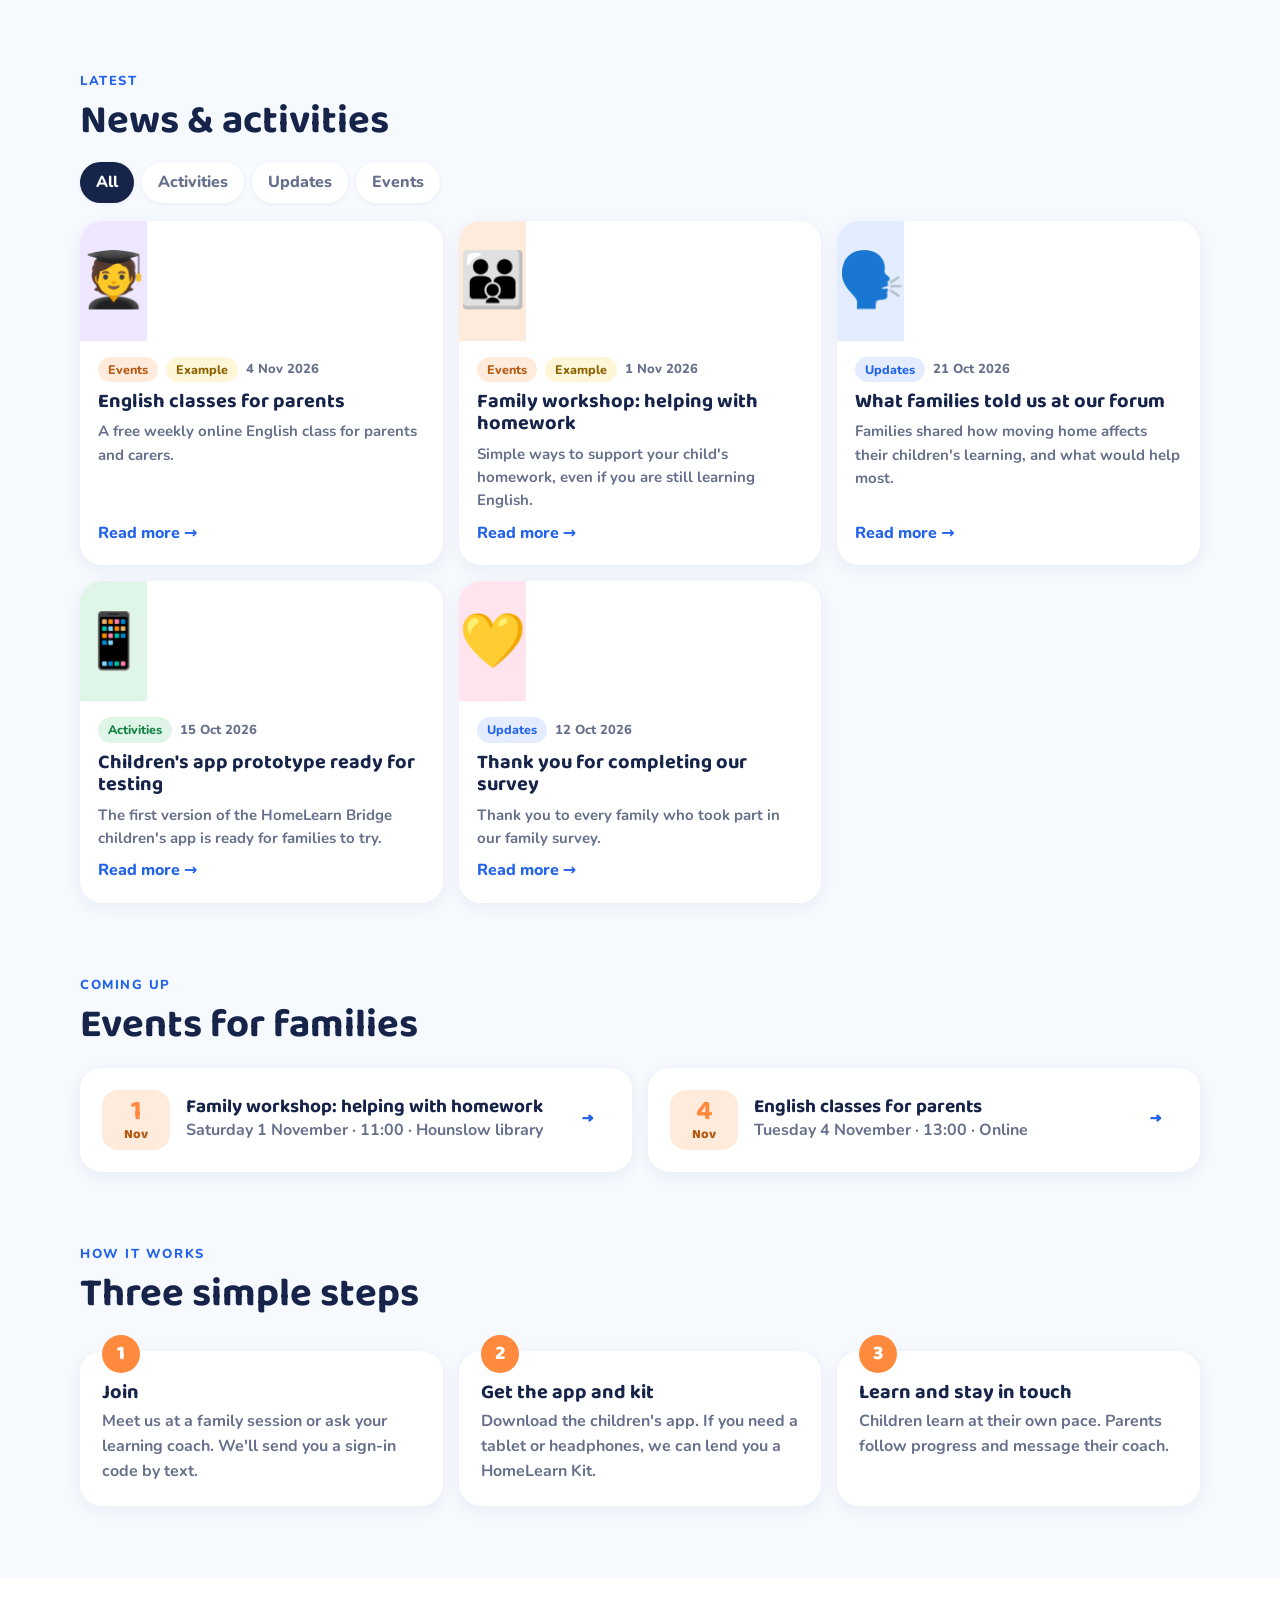
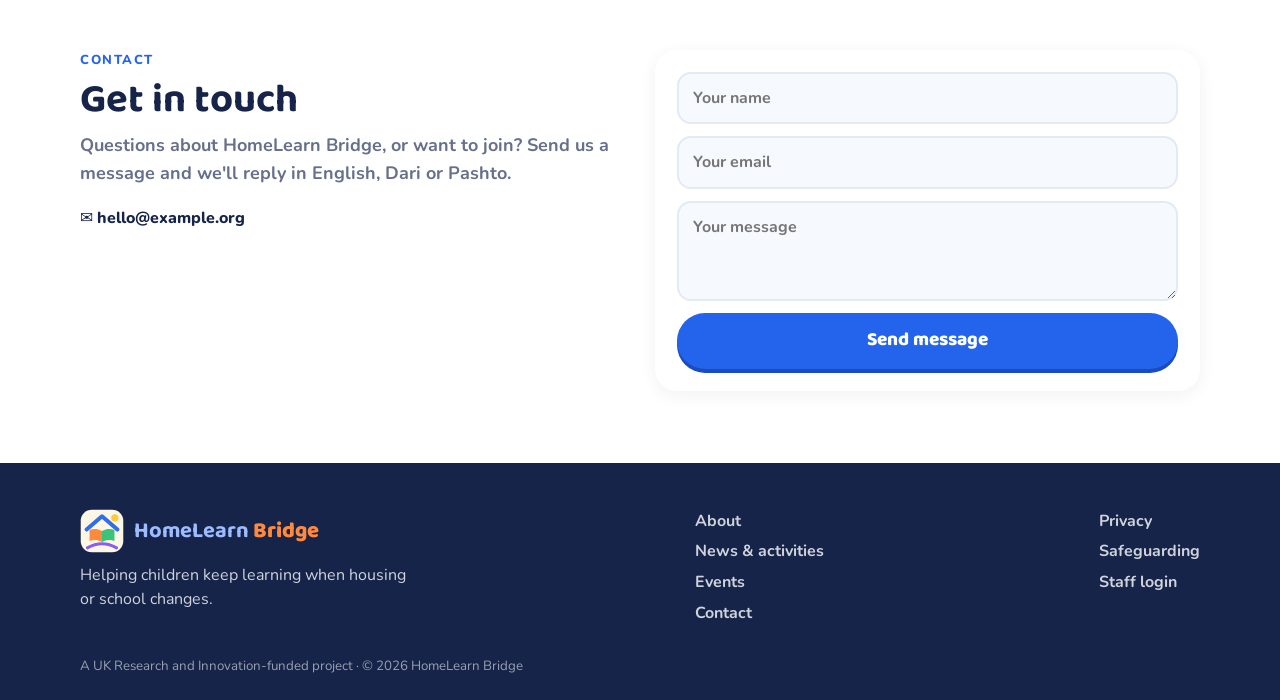
==== commit e296c37b: "Restore tidied hero; fix tablet header and phone sign-out - Website: bring back the centred phone wi" ====
--- a/prototype/index.html
+++ b/prototype/index.html
@@ -61,14 +61,16 @@
 .cta{display:flex;gap:12px;flex-wrap:wrap;margin-top:26px}
 .langnote{margin-top:18px;font-weight:800;color:var(--muted)}
 .show{position:relative;height:380px}
-.show .phone{position:absolute;inset:0 18% 0 18%;background:#0F1B3D;border-radius:38px;padding:10px;box-shadow:0 30px 60px rgba(22,36,74,.25)}
+.show .phone{position:absolute;top:0;bottom:0;left:50%;width:240px;transform:translateX(-50%);background:#0F1B3D;border-radius:38px;padding:10px;box-shadow:0 30px 60px rgba(22,36,74,.25)}
 .show .scr{height:100%;border-radius:30px;background:linear-gradient(180deg,#EAF4FF,#fff);display:flex;flex-direction:column;align-items:center;justify-content:center;gap:10px;text-align:center;padding:16px}
 .show .scr svg{width:84px;height:84px}
 .show .scr b{font-family:var(--display);font-size:26px;color:var(--blue);line-height:1}
-.show .kids{font-size:38px}
+.show .kids{font-size:34px}
+.show .tiles{display:flex;gap:8px;margin-top:6px}
+.show .tiles span{width:48px;height:48px;border-radius:14px;display:grid;place-items:center;font-size:24px}
 .float{position:absolute;background:#fff;border-radius:16px;padding:10px 14px;font-weight:800;box-shadow:0 10px 24px rgba(22,36,74,.12);display:flex;align-items:center;gap:8px;font-size:15px}
-.f1{top:30px;left:0}.f2{top:150px;right:0}.f3{bottom:40px;left:4%}
-[dir=rtl] .f1{left:auto;right:0}[dir=rtl] .f2{right:auto;left:0}[dir=rtl] .f3{left:auto;right:4%}
+.f1{top:44px;left:max(4px,calc(50% - 190px))}.f3{bottom:-14px;left:calc(50% + 20px)}
+
 
 /* offer */
 .grid{display:grid;gap:16px}
@@ -155,12 +157,15 @@
   .app{padding:30px 22px}
   .app .art{display:none}
 }
-@media (max-width:760px){
+@media (max-width:1000px){
   .links{display:none;position:absolute;top:70px;left:0;right:0;flex-direction:column;gap:0;background:#fff;padding:8px 16px 16px;border-bottom:1px solid var(--line)}
   .links.open{display:flex}
   .links a{padding:12px 0;border-bottom:1px solid var(--line)}
   .menu{display:grid;place-items:center}
   .nav{gap:10px}
+  .langs{margin-inline-start:auto}
+}
+@media (max-width:760px){
   .nav .signin{padding:8px 14px;font-size:15px}
   .brand span.w{display:none}
   .g3,.g2{grid-template-columns:1fr}
@@ -195,9 +200,8 @@
       <p class="langnote">🌐 English · دری · پښتو &nbsp; 📶 <span data-t="offline"></span></p>
     </div>
     <div class="show" aria-hidden="true">
-      <div class="phone"><div class="scr"><svg viewBox="0 0 120 120" class="logo"></svg><b>HomeLearn<br>Bridge</b><div class="kids">👦🏽👧🏻👧🏾</div></div></div>
+      <div class="phone"><div class="scr"><svg viewBox="0 0 120 120" class="logo"></svg><b>HomeLearn<br>Bridge</b><div class="kids">👦🏽👧🏻👧🏾</div><div class="tiles"><span class="c-blue">🔤</span><span class="c-green">🔢</span><span class="c-teal">🔬</span></div></div></div>
       <div class="float f1">⭐ <span data-t="fl1"></span></div>
-      <div class="float f2">🔤 🔢 🔬</div>
       <div class="float f3">💬 <span data-t="fl3"></span></div>
     </div>
   </div></div>
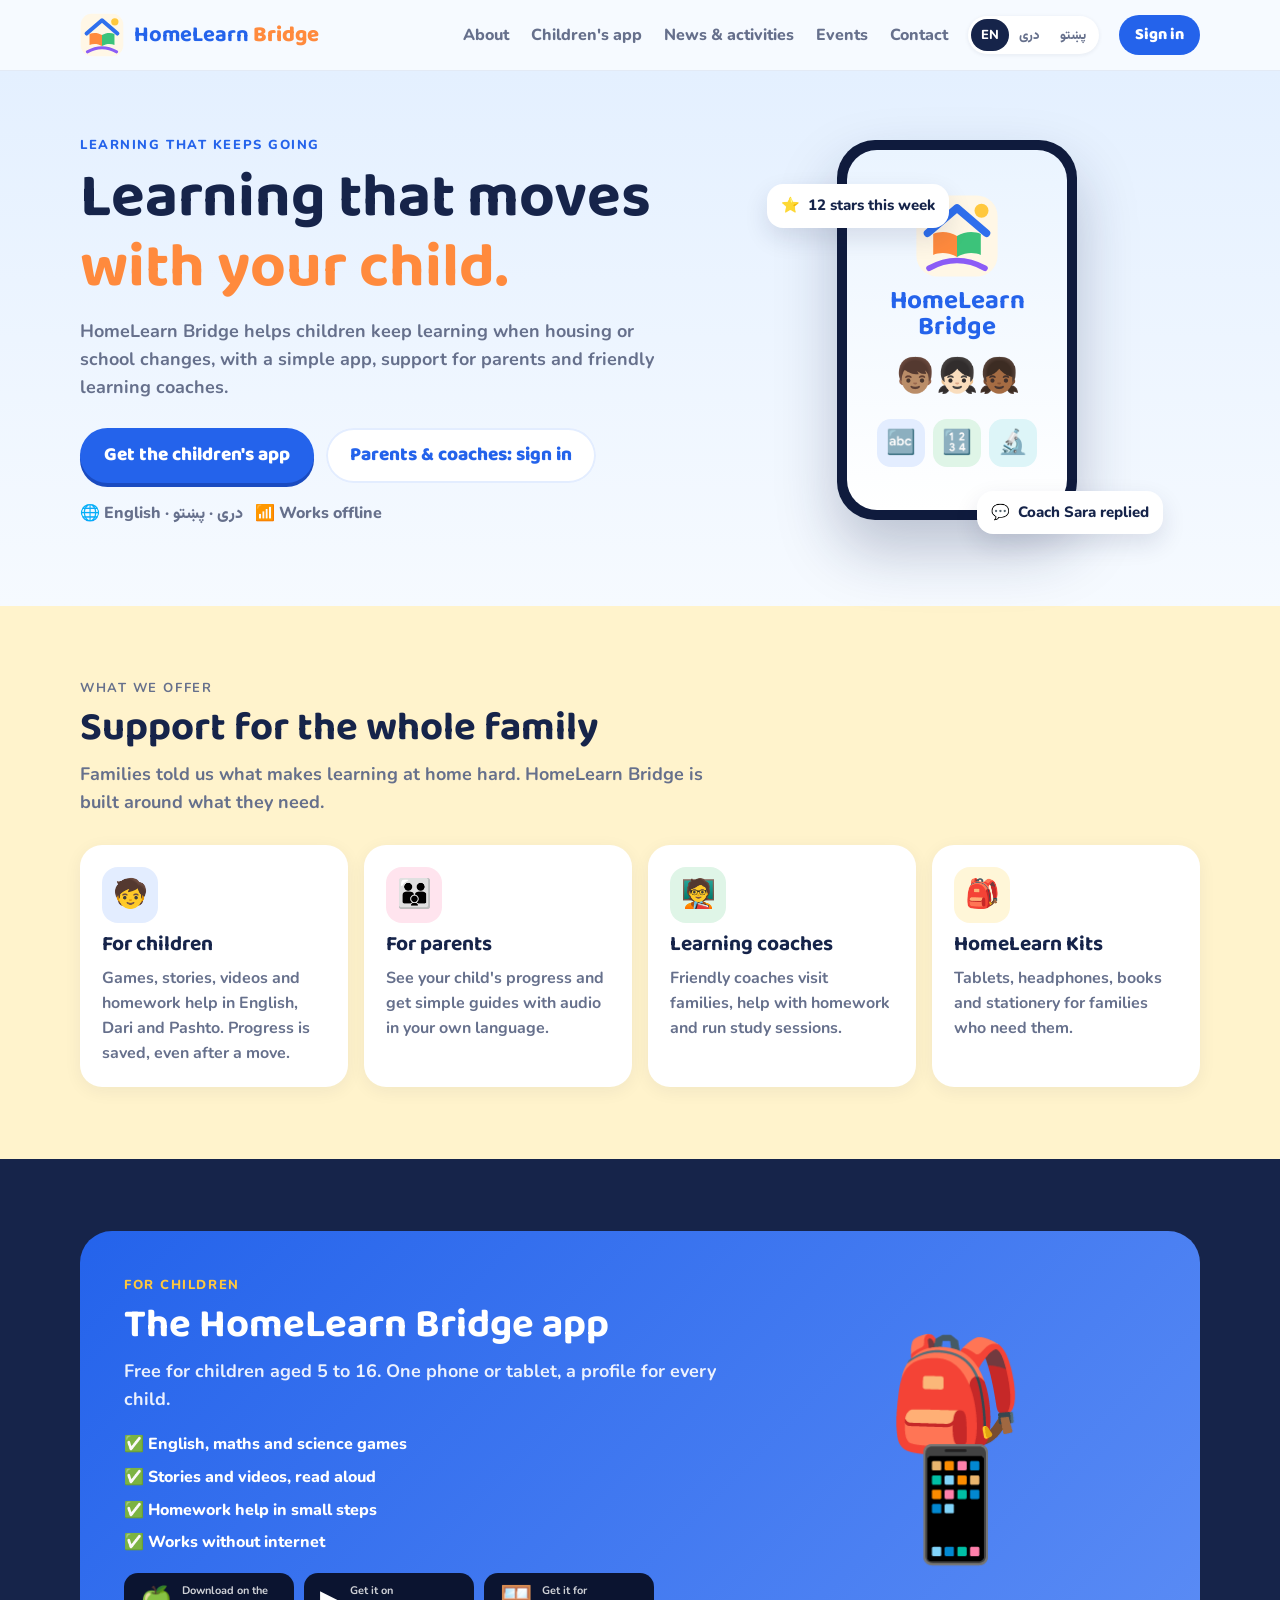
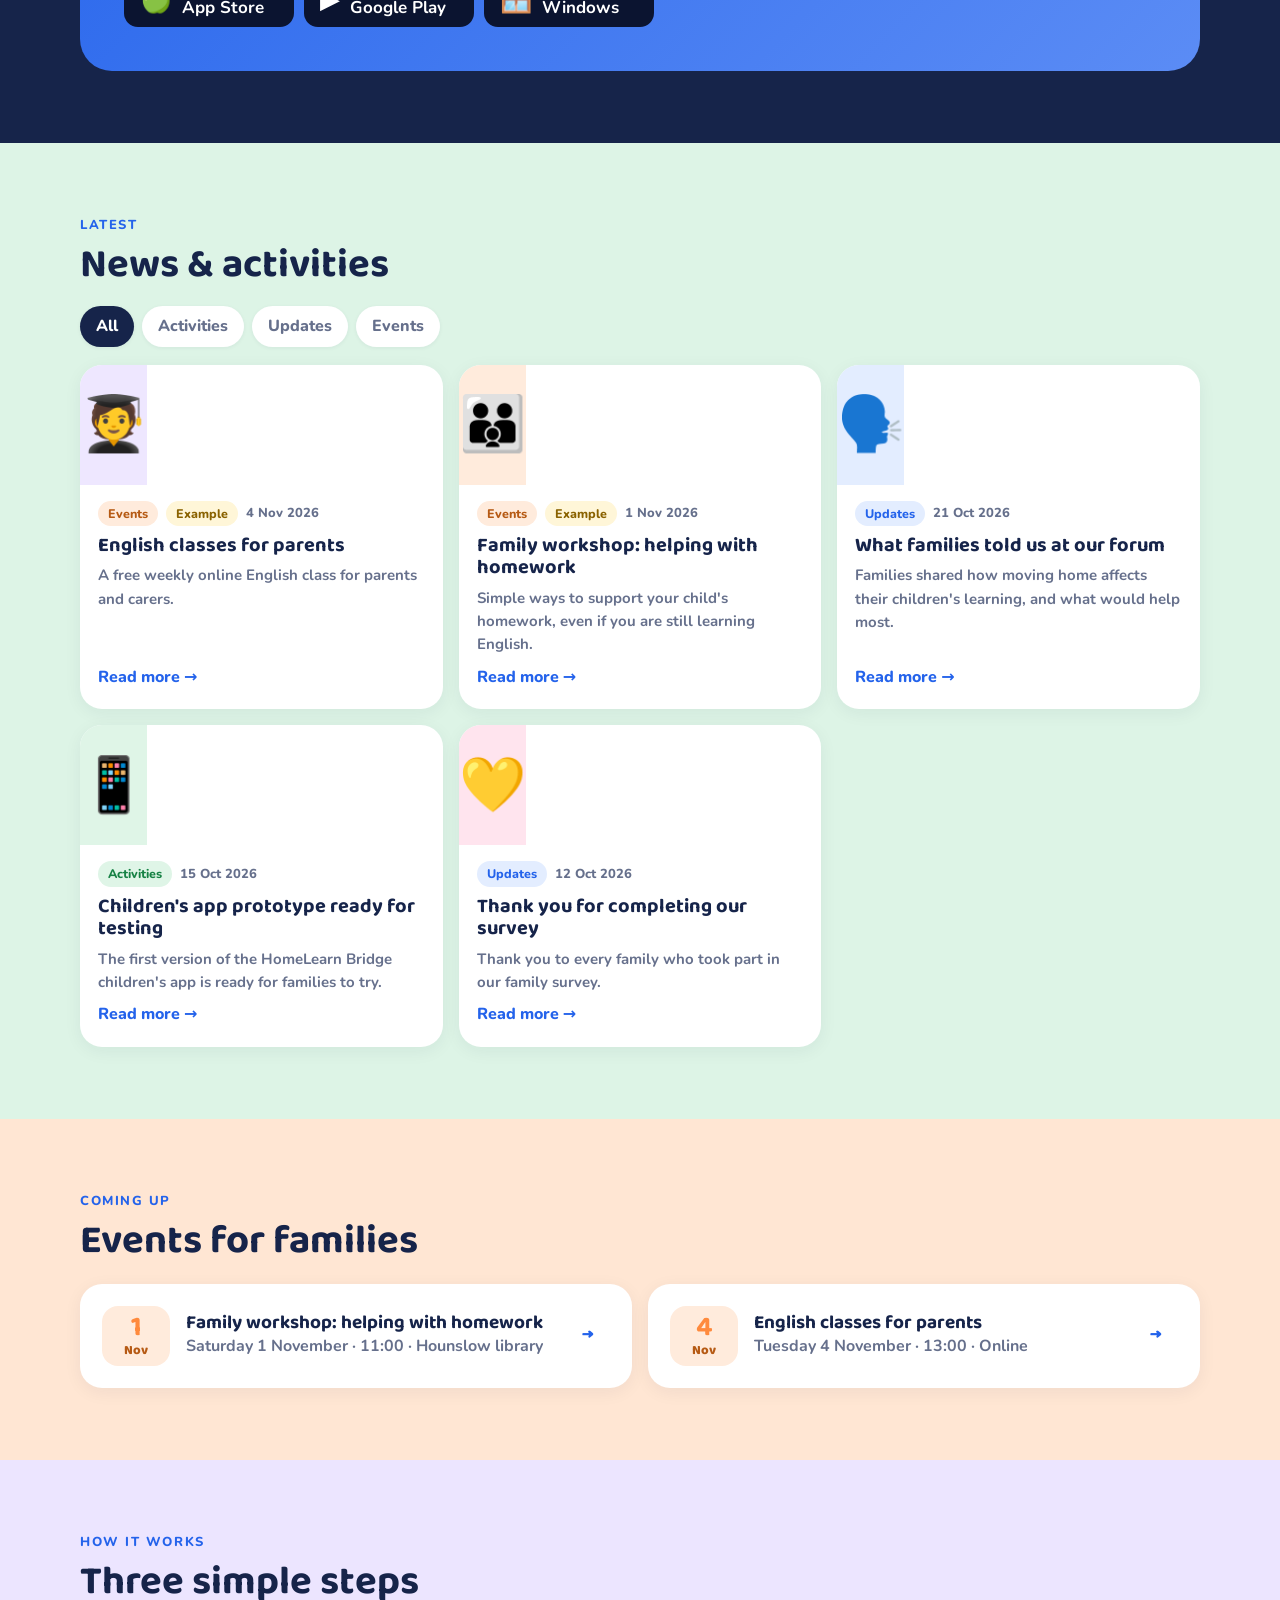
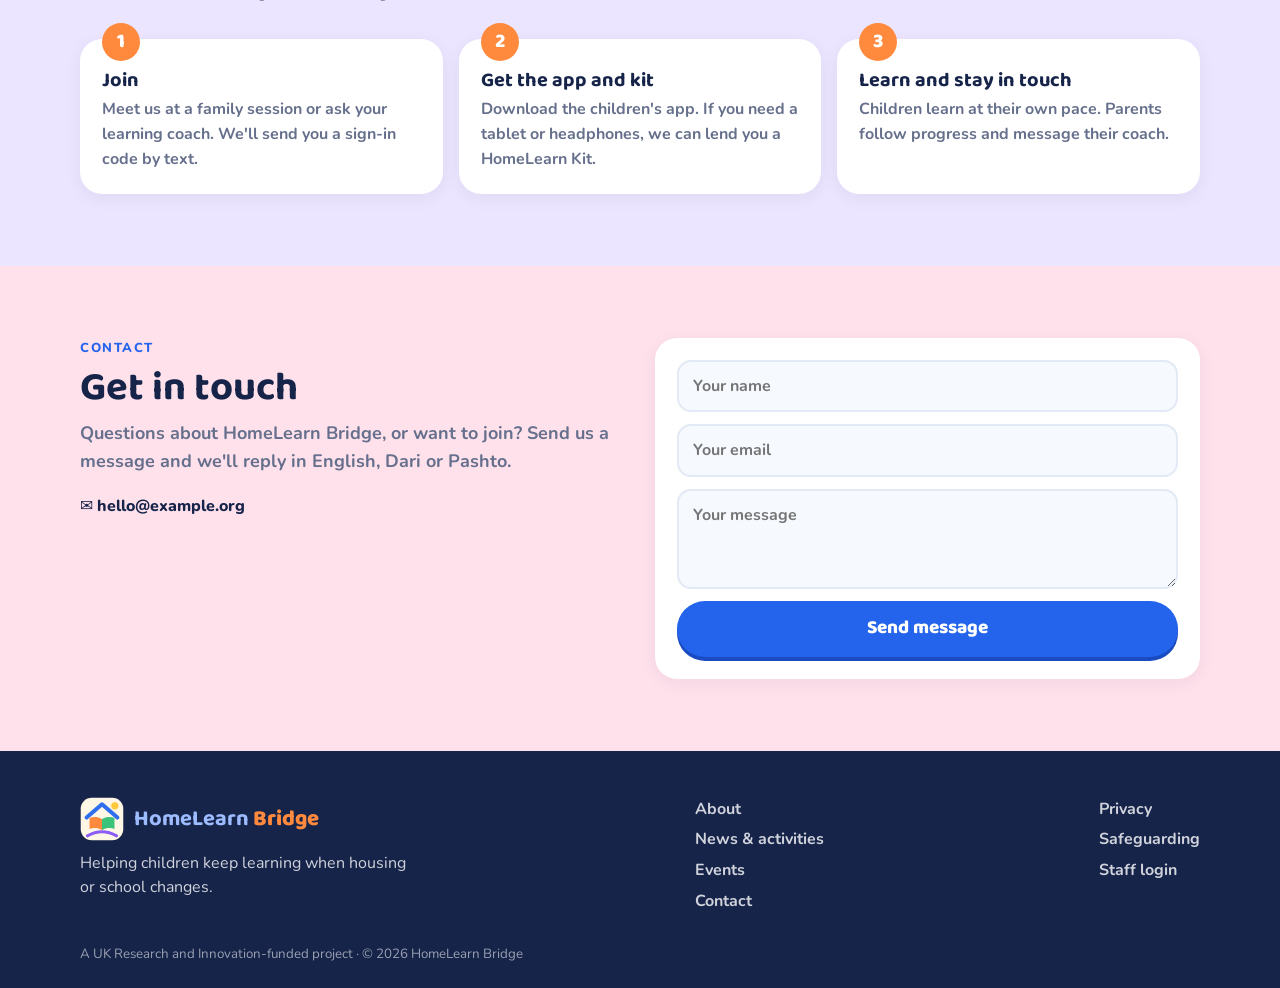
==== commit 50811697: "Website: give each section its own background colour Like Can't Wait to Learn, each section is a ful" ====
--- a/prototype/index.html
+++ b/prototype/index.html
@@ -27,6 +27,8 @@
 h1,h2,h3{font-family:var(--display);line-height:1.12}
 .wrap{width:min(1120px,100% - 32px);margin-inline:auto}
 section{padding:72px 0}
+/* each section has its own colour band */
+.b-yellow{background:#FFF3CC}.b-navy{background:var(--ink)}.b-mint{background:#DDF4E6}.b-peach{background:#FFE6D3}.b-lilac{background:#ECE5FF}.b-pink{background:#FFE1EC}
 .kicker{font-weight:800;font-size:13px;letter-spacing:.12em;text-transform:uppercase;color:var(--blue);margin-bottom:8px}
 .title{font-size:clamp(28px,4vw,40px);margin-bottom:10px}
 .lead{color:var(--muted);font-weight:700;font-size:18px;max-width:60ch}
@@ -207,7 +209,7 @@
   </div></div>
 
   <!-- ABOUT / OFFER -->
-  <section class="offer" id="about"><div class="wrap">
+  <section class="offer b-yellow" id="about"><div class="wrap">
     <p class="kicker" data-t="aboutKicker"></p>
     <h2 class="title" data-t="aboutTitle"></h2>
     <p class="lead" data-t="aboutLead"></p>
@@ -215,7 +217,7 @@
   </div></section>
 
   <!-- APP -->
-  <section id="app" style="padding-top:0"><div class="wrap"><div class="app">
+  <section id="app" class="b-navy"><div class="wrap"><div class="app">
     <div>
       <p class="kicker" data-t="appKicker"></p>
       <h2 class="title" data-t="appTitle"></h2>
@@ -231,7 +233,7 @@
   </div></div></section>
 
   <!-- NEWS -->
-  <section id="news" style="padding-top:0"><div class="wrap">
+  <section id="news" class="b-mint"><div class="wrap">
     <p class="kicker" data-t="newsKicker"></p>
     <h2 class="title" data-t="newsTitle"></h2>
     <div class="chips" id="chips">
@@ -241,21 +243,21 @@
   </div></section>
 
   <!-- EVENTS -->
-  <section id="events" style="padding-top:0"><div class="wrap">
+  <section id="events" class="b-peach"><div class="wrap">
     <p class="kicker" data-t="evKicker"></p>
     <h2 class="title" data-t="evTitle"></h2>
     <div class="grid g2" id="eventList" style="margin-top:20px"></div>
   </div></section>
 
   <!-- HOW IT WORKS -->
-  <section style="padding-top:0"><div class="wrap">
+  <section class="b-lilac"><div class="wrap">
     <p class="kicker" data-t="howKicker"></p>
     <h2 class="title" data-t="howTitle"></h2>
     <div class="grid g3 steps" style="margin-top:34px" id="steps"></div>
   </div></section>
 
   <!-- CONTACT -->
-  <section class="contact" id="contact" style="background:#fff"><div class="wrap">
+  <section class="contact b-pink" id="contact"><div class="wrap">
     <div>
       <p class="kicker" data-t="cKicker"></p>
       <h2 class="title" data-t="cTitle"></h2>
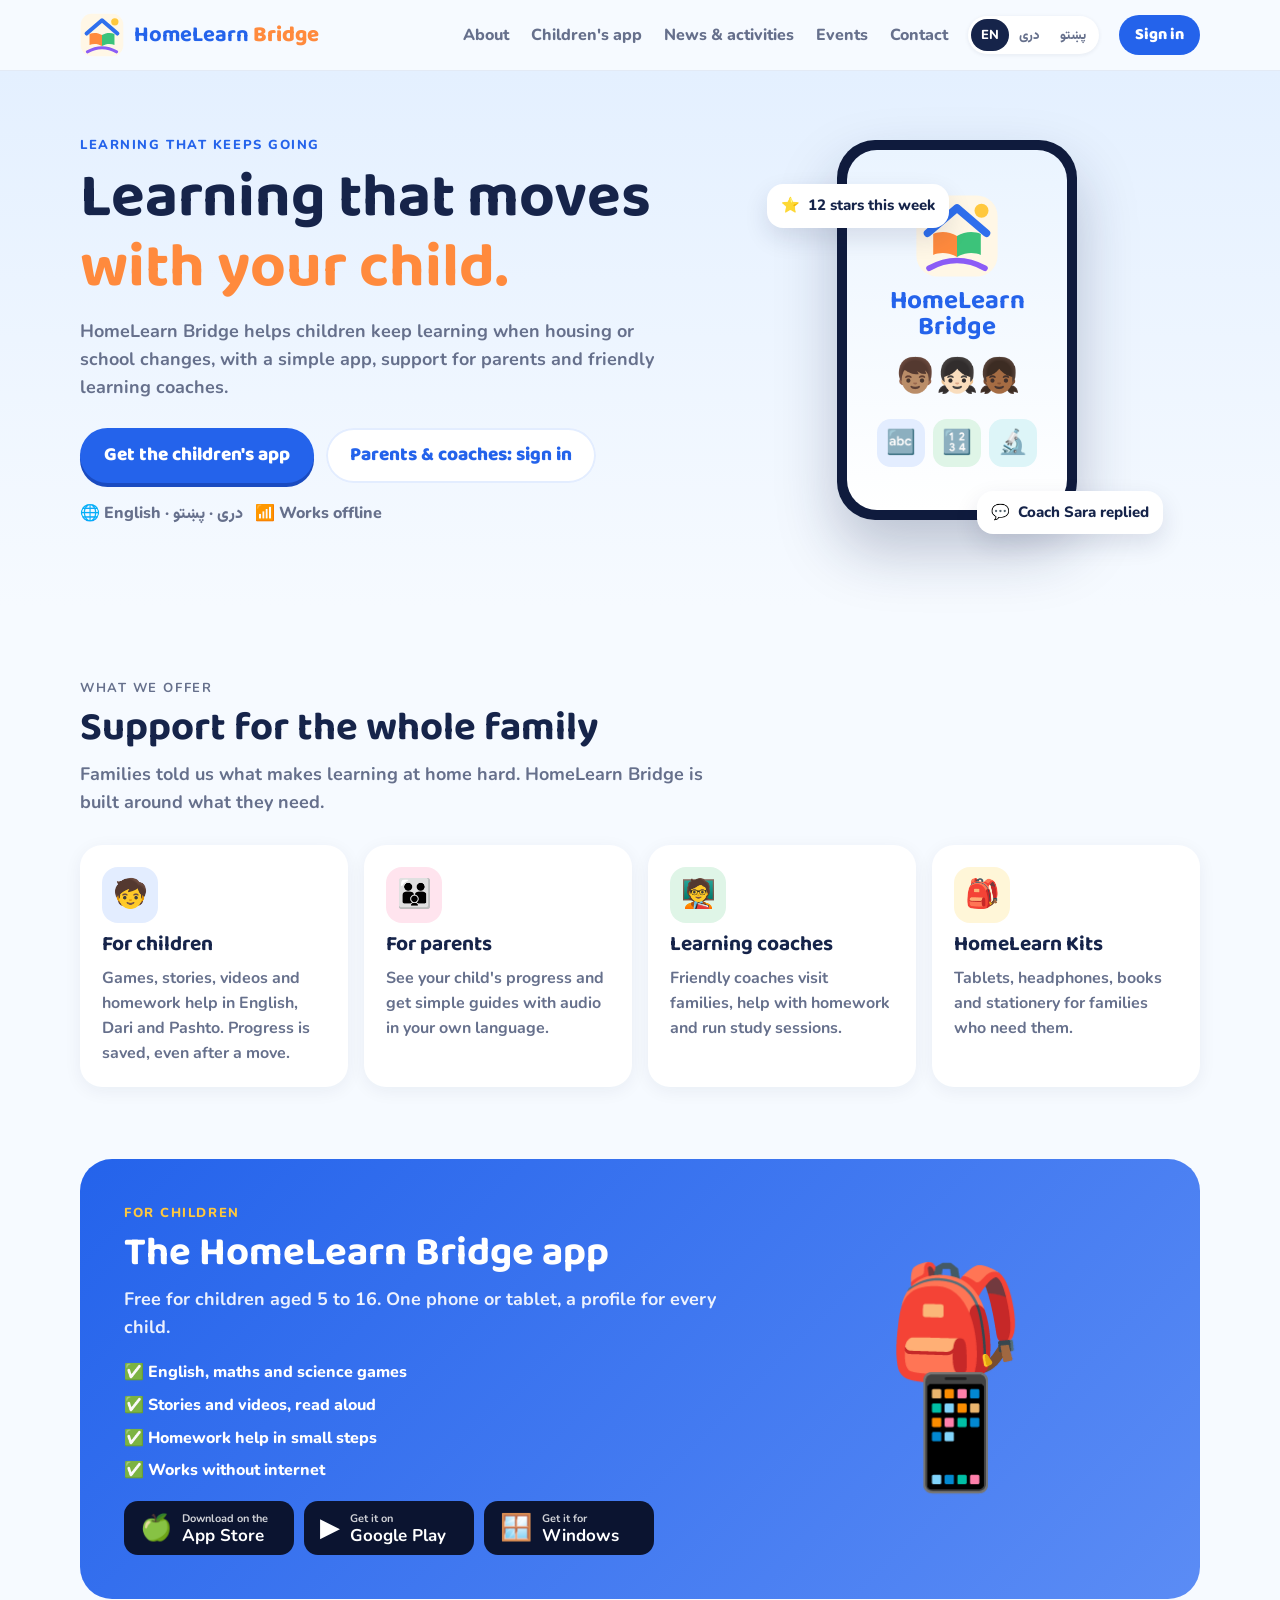
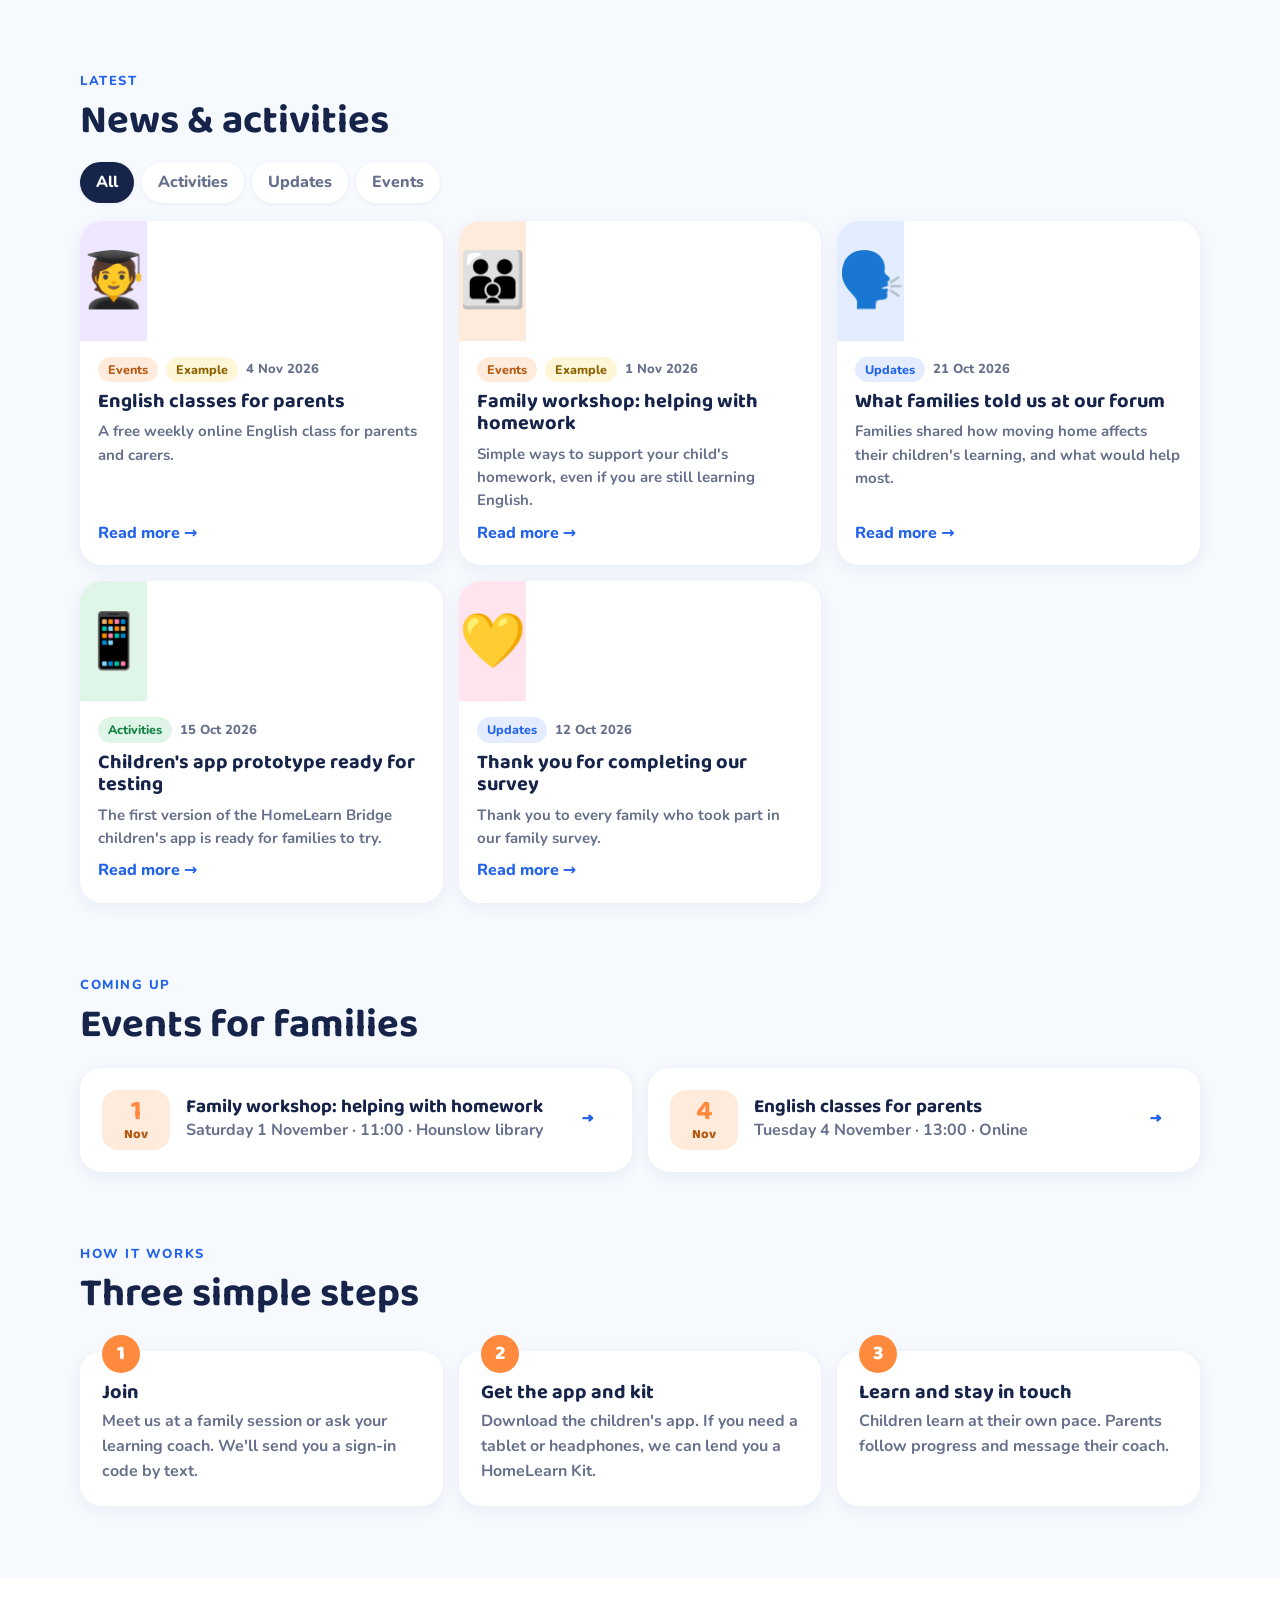
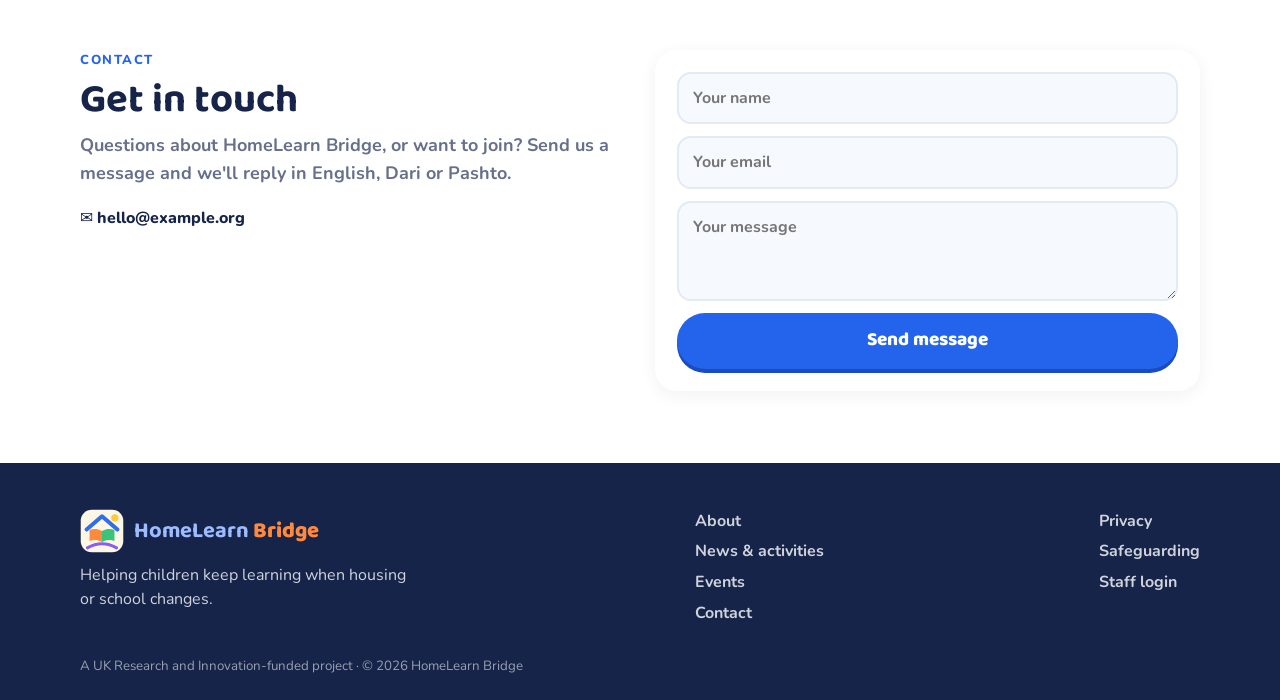
==== commit de2358af: "Website: remove section background colours Reverts 5081169 at the user's request.  Co-Authored-By: C" ====
--- a/prototype/index.html
+++ b/prototype/index.html
@@ -27,8 +27,6 @@
 h1,h2,h3{font-family:var(--display);line-height:1.12}
 .wrap{width:min(1120px,100% - 32px);margin-inline:auto}
 section{padding:72px 0}
-/* each section has its own colour band */
-.b-yellow{background:#FFF3CC}.b-navy{background:var(--ink)}.b-mint{background:#DDF4E6}.b-peach{background:#FFE6D3}.b-lilac{background:#ECE5FF}.b-pink{background:#FFE1EC}
 .kicker{font-weight:800;font-size:13px;letter-spacing:.12em;text-transform:uppercase;color:var(--blue);margin-bottom:8px}
 .title{font-size:clamp(28px,4vw,40px);margin-bottom:10px}
 .lead{color:var(--muted);font-weight:700;font-size:18px;max-width:60ch}
@@ -209,7 +207,7 @@
   </div></div>
 
   <!-- ABOUT / OFFER -->
-  <section class="offer b-yellow" id="about"><div class="wrap">
+  <section class="offer" id="about"><div class="wrap">
     <p class="kicker" data-t="aboutKicker"></p>
     <h2 class="title" data-t="aboutTitle"></h2>
     <p class="lead" data-t="aboutLead"></p>
@@ -217,7 +215,7 @@
   </div></section>
 
   <!-- APP -->
-  <section id="app" class="b-navy"><div class="wrap"><div class="app">
+  <section id="app" style="padding-top:0"><div class="wrap"><div class="app">
     <div>
       <p class="kicker" data-t="appKicker"></p>
       <h2 class="title" data-t="appTitle"></h2>
@@ -233,7 +231,7 @@
   </div></div></section>
 
   <!-- NEWS -->
-  <section id="news" class="b-mint"><div class="wrap">
+  <section id="news" style="padding-top:0"><div class="wrap">
     <p class="kicker" data-t="newsKicker"></p>
     <h2 class="title" data-t="newsTitle"></h2>
     <div class="chips" id="chips">
@@ -243,21 +241,21 @@
   </div></section>
 
   <!-- EVENTS -->
-  <section id="events" class="b-peach"><div class="wrap">
+  <section id="events" style="padding-top:0"><div class="wrap">
     <p class="kicker" data-t="evKicker"></p>
     <h2 class="title" data-t="evTitle"></h2>
     <div class="grid g2" id="eventList" style="margin-top:20px"></div>
   </div></section>
 
   <!-- HOW IT WORKS -->
-  <section class="b-lilac"><div class="wrap">
+  <section style="padding-top:0"><div class="wrap">
     <p class="kicker" data-t="howKicker"></p>
     <h2 class="title" data-t="howTitle"></h2>
     <div class="grid g3 steps" style="margin-top:34px" id="steps"></div>
   </div></section>
 
   <!-- CONTACT -->
-  <section class="contact b-pink" id="contact"><div class="wrap">
+  <section class="contact" id="contact" style="background:#fff"><div class="wrap">
     <div>
       <p class="kicker" data-t="cKicker"></p>
       <h2 class="title" data-t="cTitle"></h2>
